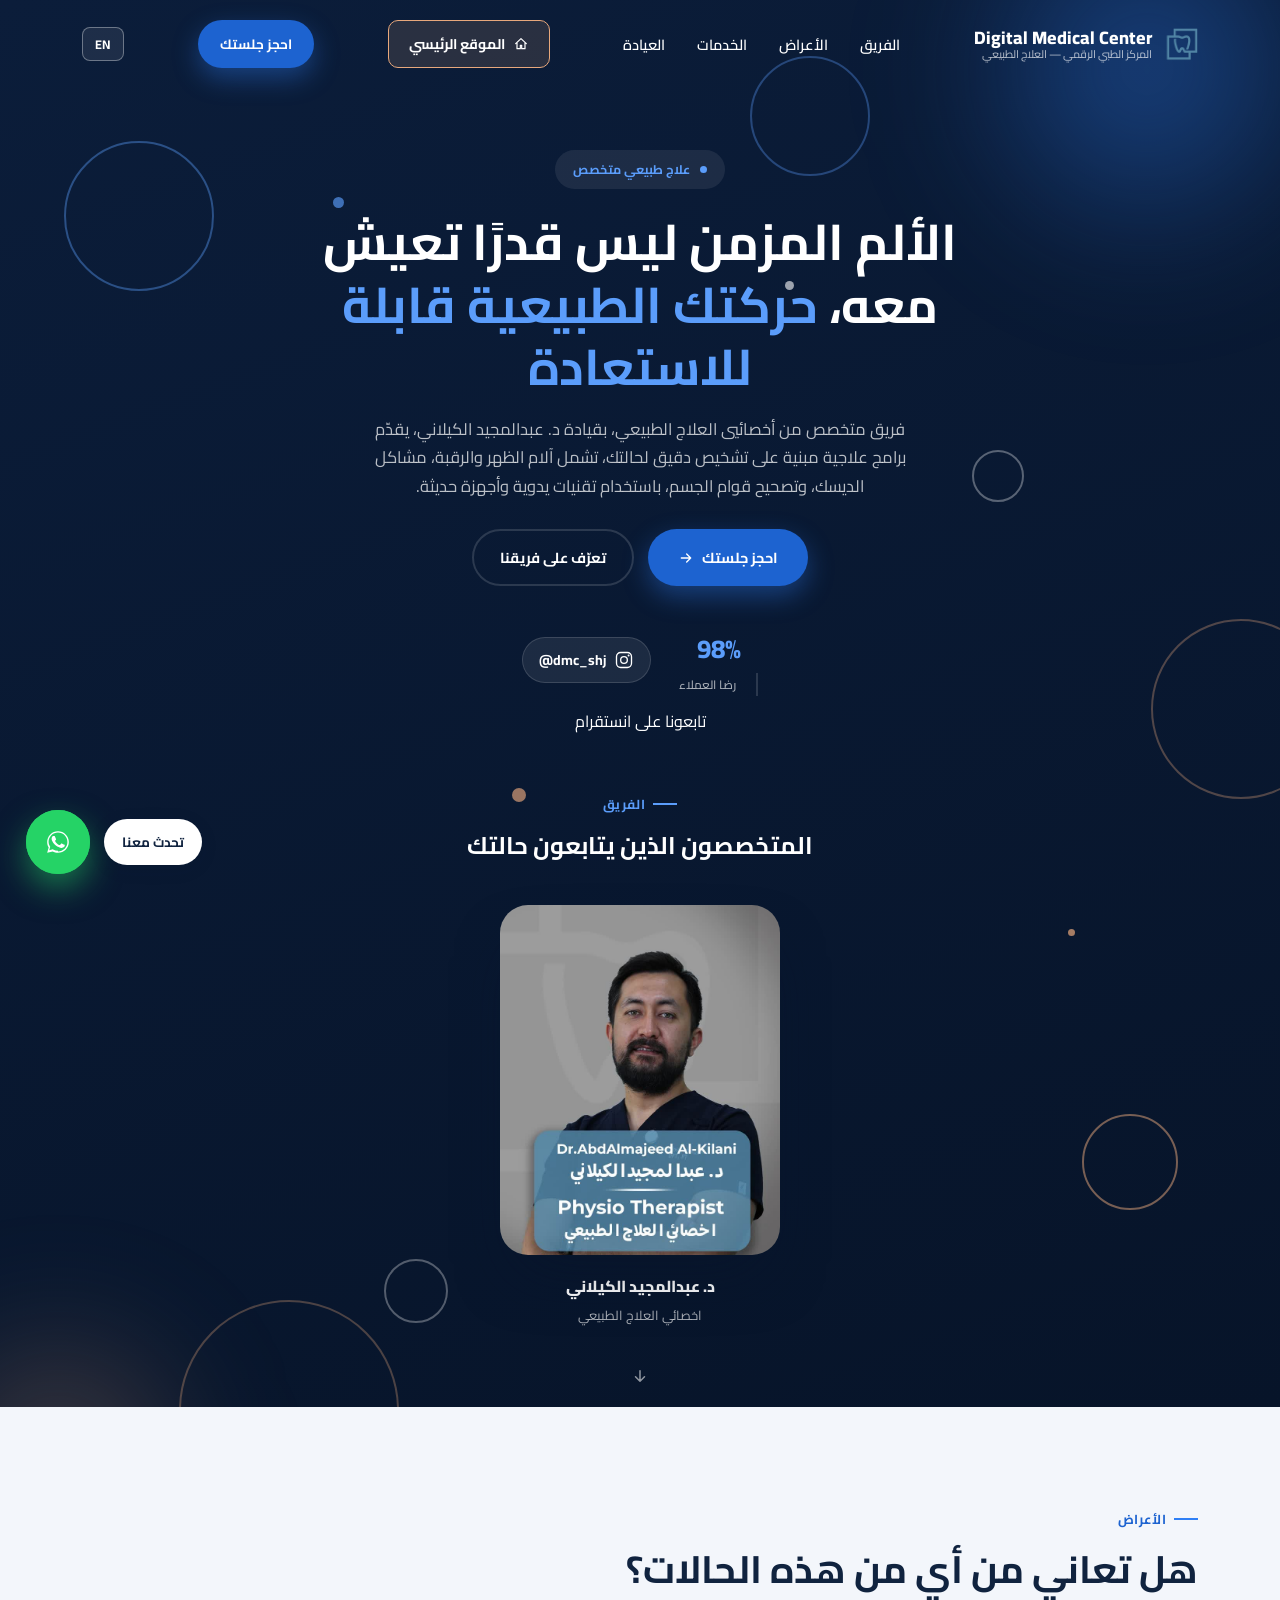
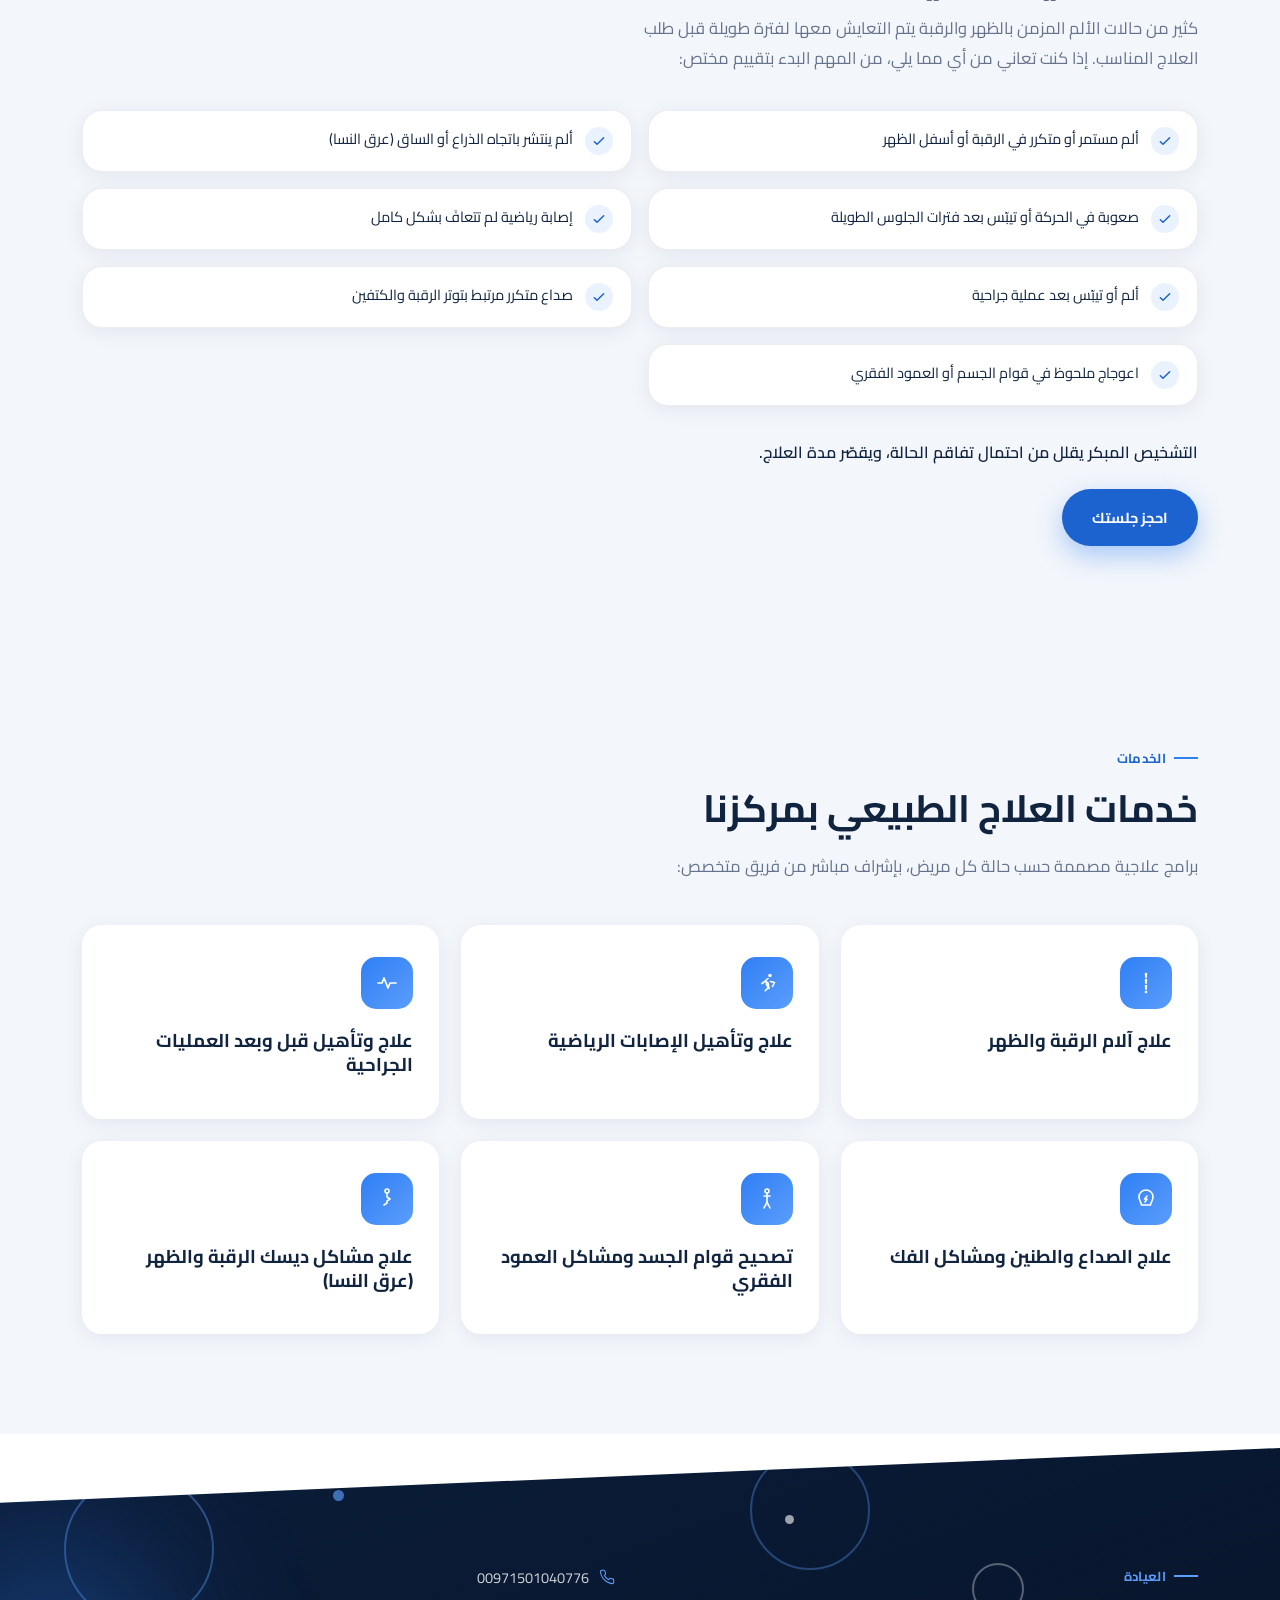
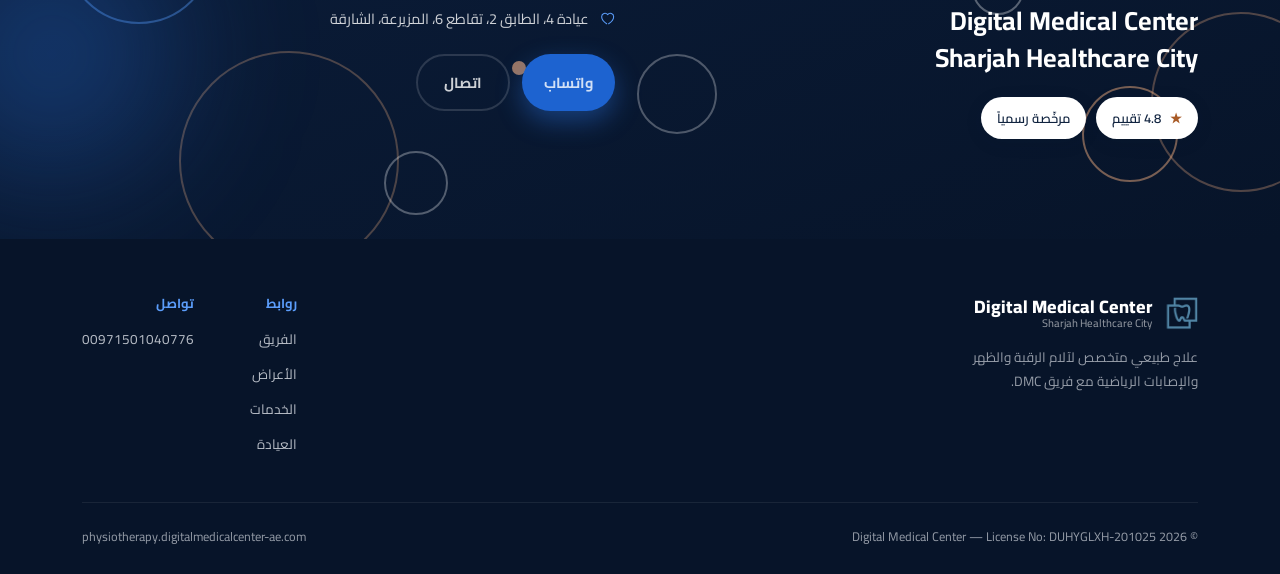
==== index.html @ 85fc1eeb "Initial commit: DMC physiotherapy landing page" ====
<!DOCTYPE html>
<html lang="ar" dir="rtl">
<head>
<meta charset="UTF-8">
<meta name="viewport" content="width=device-width, initial-scale=1.0">
<title data-i18n="pageTitle">العلاج الطبيعي | د. عبدالمجيد الكيلاني | المركز الطبي الرقمي</title>
<meta name="description" data-i18n-attr="content:metaDesc" content="علاج طبيعي متخصص لآلام الظهر والرقبة، مشاكل الديسك، والإصابات الرياضية مع د. عبدالمجيد الكيلاني وفريقه — المركز الطبي الرقمي (Digital Medical Center)، Sharjah Healthcare City.">
<link rel="icon" type="image/png" href="assets/images/logo-icon.png">

<link rel="preconnect" href="https://fonts.googleapis.com">
<link rel="preconnect" href="https://fonts.gstatic.com" crossorigin>
<link href="https://fonts.googleapis.com/css2?family=Cairo:wght@400;500;600;700;800&display=swap" rel="stylesheet">

<link rel="stylesheet" href="css/tokens.css">
<link rel="stylesheet" href="css/base.css">
<link rel="stylesheet" href="css/components.css">
<link rel="stylesheet" href="styles.css">
</head>
<body>

<!-- ===== Header (shared component — see components/header.html) ===== -->
<header class="site-header" id="siteHeader">
  <div class="wrap header-inner">
    <a href="/" class="brand">
      <img class="brand-icon" src="assets/images/logo-icon.png" alt="" width="36" height="36">
      <span class="brand-text">Digital Medical Center<small data-i18n="brandTagline">المركز الطبي الرقمي — العلاج الطبيعي</small></span>
    </a>
    <nav class="main-nav" id="mainNav">
      <ul>
        <li><a href="#team" data-i18n="navTeam">الفريق</a></li>
        <li><a href="#symptoms" data-i18n="navSymptoms">الأعراض</a></li>
        <li><a href="#services" data-i18n="navServices">الخدمات</a></li>
        <li><a href="#clinic" data-i18n="navClinic">العيادة</a></li>
      </ul>
    </nav>
    <a href="https://digitalmedicalcenter-ae.com/" target="_blank" rel="noopener" class="btn-mainsite">
      <svg width="16" height="16" viewBox="0 0 24 24" fill="none"><path d="M4 11.5 12 4l8 7.5M6 10v9h5v-5h2v5h5v-9" stroke="currentColor" stroke-width="1.8" stroke-linecap="round" stroke-linejoin="round"/></svg>
      <span data-i18n="mainSiteBtn">الموقع الرئيسي</span>
    </a>
    <a href="https://wa.me/971501040776" class="btn btn-primary btn-sm nav-cta" data-i18n="bookBtn">احجز جلستك</a>
    <div class="header-end-group">
      <button class="lang-toggle" id="langToggle">EN</button>
      <button class="nav-toggle" id="navToggle" data-i18n-attr="aria-label:openMenu" aria-label="فتح القائمة" aria-expanded="false">
        <span></span><span></span><span></span>
      </button>
    </div>
  </div>
</header>

<main>

<!-- ===== Hero (single-column — service page) ===== -->
<section class="hero navy-panel">
  <div class="shapes" aria-hidden="true"><span></span><span></span><span></span><span></span><span></span><span></span><span></span><span></span><span></span><span></span><span></span><span></span></div>
  <div class="blob blob-a"></div>
  <div class="blob blob-b"></div>
  <div class="wrap hero-single">
    <div class="eyebrow"><span class="dot"></span> <span data-i18n="eyebrowText">علاج طبيعي متخصص</span></div>
    <h1 data-i18n-html="heroHeading">الألم المزمن ليس قدرًا تعيش معه، <em>حركتك الطبيعية قابلة للاستعادة</em></h1>
    <p class="lead" data-i18n="heroLead">فريق متخصص من أخصائيي العلاج الطبيعي، بقيادة د. عبدالمجيد الكيلاني، يقدّم برامج علاجية مبنية على تشخيص دقيق لحالتك، تشمل آلام الظهر والرقبة، مشاكل الديسك، وتصحيح قوام الجسم، باستخدام تقنيات يدوية وأجهزة حديثة.</p>
    <div class="hero-ctas">
      <a href="https://wa.me/971501040776" class="btn btn-primary">
        <span data-i18n="bookFreeBtn">احجز جلستك</span>
        <svg width="16" height="16" viewBox="0 0 24 24" fill="none"><path d="M5 12h14M13 6l6 6-6 6" stroke="currentColor" stroke-width="2" stroke-linecap="round" stroke-linejoin="round"/></svg>
      </a>
      <a href="#team" class="btn btn-outline" data-i18n="seeTeamBtn">تعرّف على فريقنا</a>
    </div>
    <div class="hero-stats">
      <div><div class="n" data-count="98" data-suffix="%">0</div><div class="l" data-i18n="statSatisfaction">رضا العملاء</div></div>
      <a href="https://www.instagram.com/dmc_shj/" target="_blank" rel="noopener" class="hero-ig-link">
        <svg width="20" height="20" viewBox="0 0 24 24" fill="none"><rect x="3" y="3" width="18" height="18" rx="5" stroke="currentColor" stroke-width="1.6"/><circle cx="12" cy="12" r="4" stroke="currentColor" stroke-width="1.6"/><circle cx="17.5" cy="6.5" r="1.2" fill="currentColor"/></svg>
        <span dir="ltr" data-i18n="instagramHandle">@dmc_shj</span>
      </a>
    </div>
    <div class="hero-ig-caption l" data-i18n="instagramCaption">تابعونا على انستقرام</div>
  </div>

  <div class="wrap hero-team" id="team">
    <div class="section-tag" data-i18n="teamTag">الفريق</div>
    <h2 data-i18n="teamHeading">المتخصصون الذين يتابعون حالتك</h2>

    <div class="team-grid">
      <div class="team-card" data-reveal>
        <div class="photo-card team-photo">
          <img src="assets/images/dr-kilani-hero.jpg" alt="د. عبدالمجيد الكيلاني - Digital Medical Center" width="720" height="1280" loading="lazy">
        </div>
        <div class="team-name" data-i18n="team1Name">د. عبدالمجيد الكيلاني</div>
        <div class="team-title" data-i18n="team1Title">اخصائي العلاج الطبيعي</div>
      </div>
    </div>
  </div>

  <a href="#symptoms" class="scroll-cue" data-i18n-attr="aria-label:scrollDownAria" aria-label="انزل تحت">
    <svg width="18" height="18" viewBox="0 0 24 24" fill="none"><path d="M12 5v14M6 13l6 6 6-6" stroke="currentColor" stroke-width="2" stroke-linecap="round" stroke-linejoin="round"/></svg>
  </a>
</section>

<!-- ===== Symptoms ===== -->
<section class="section" id="symptoms">
  <div class="wrap">
    <div class="section-tag" data-i18n="symptomsTag">الأعراض</div>
    <h2 data-i18n="symptomsHeading">هل تعاني من أي من هذه الحالات؟</h2>
    <p class="sub" data-i18n="symptomsIntro">كثير من حالات الألم المزمن بالظهر والرقبة يتم التعايش معها لفترة طويلة قبل طلب العلاج المناسب. إذا كنت تعاني من أي مما يلي، من المهم البدء بتقييم مختص:</p>

    <div class="symptom-grid">
      <div class="symptom-item" data-reveal>
        <span class="ic"><svg width="16" height="16" viewBox="0 0 24 24" fill="none"><path d="M5 13l4 4L19 7" stroke="currentColor" stroke-width="2.2" stroke-linecap="round" stroke-linejoin="round"/></svg></span>
        <span data-i18n="symptom1">ألم مستمر أو متكرر في الرقبة أو أسفل الظهر</span>
      </div>
      <div class="symptom-item" data-reveal>
        <span class="ic"><svg width="16" height="16" viewBox="0 0 24 24" fill="none"><path d="M5 13l4 4L19 7" stroke="currentColor" stroke-width="2.2" stroke-linecap="round" stroke-linejoin="round"/></svg></span>
        <span data-i18n="symptom2">ألم ينتشر باتجاه الذراع أو الساق (عرق النسا)</span>
      </div>
      <div class="symptom-item" data-reveal>
        <span class="ic"><svg width="16" height="16" viewBox="0 0 24 24" fill="none"><path d="M5 13l4 4L19 7" stroke="currentColor" stroke-width="2.2" stroke-linecap="round" stroke-linejoin="round"/></svg></span>
        <span data-i18n="symptom3">صعوبة في الحركة أو تيبّس بعد فترات الجلوس الطويلة</span>
      </div>
      <div class="symptom-item" data-reveal>
        <span class="ic"><svg width="16" height="16" viewBox="0 0 24 24" fill="none"><path d="M5 13l4 4L19 7" stroke="currentColor" stroke-width="2.2" stroke-linecap="round" stroke-linejoin="round"/></svg></span>
        <span data-i18n="symptom4">إصابة رياضية لم تتعافَ بشكل كامل</span>
      </div>
      <div class="symptom-item" data-reveal>
        <span class="ic"><svg width="16" height="16" viewBox="0 0 24 24" fill="none"><path d="M5 13l4 4L19 7" stroke="currentColor" stroke-width="2.2" stroke-linecap="round" stroke-linejoin="round"/></svg></span>
        <span data-i18n="symptom5">ألم أو تيبّس بعد عملية جراحية</span>
      </div>
      <div class="symptom-item" data-reveal>
        <span class="ic"><svg width="16" height="16" viewBox="0 0 24 24" fill="none"><path d="M5 13l4 4L19 7" stroke="currentColor" stroke-width="2.2" stroke-linecap="round" stroke-linejoin="round"/></svg></span>
        <span data-i18n="symptom6">صداع متكرر مرتبط بتوتر الرقبة والكتفين</span>
      </div>
      <div class="symptom-item" data-reveal>
        <span class="ic"><svg width="16" height="16" viewBox="0 0 24 24" fill="none"><path d="M5 13l4 4L19 7" stroke="currentColor" stroke-width="2.2" stroke-linecap="round" stroke-linejoin="round"/></svg></span>
        <span data-i18n="symptom7">اعوجاج ملحوظ في قوام الجسم أو العمود الفقري</span>
      </div>
    </div>

    <p class="symptoms-closing" data-i18n="symptomsClosing">التشخيص المبكر يقلل من احتمال تفاقم الحالة، ويقصّر مدة العلاج.</p>
    <a href="https://wa.me/971501040776" class="btn btn-primary" data-i18n="bookFreeBtn">احجز جلستك</a>
  </div>
</section>

<!-- ===== Services + Team ===== -->
<section class="section" id="services">
  <div class="wrap">
    <div class="section-tag" data-i18n="servicesTag">الخدمات</div>
    <h2 data-i18n="servicesHeading">خدمات العلاج الطبيعي بمركزنا</h2>
    <p class="sub" data-i18n="servicesIntro">برامج علاجية مصممة حسب حالة كل مريض، بإشراف مباشر من فريق متخصص:</p>

    <div class="services-grid">
      <div class="card" data-reveal>
        <div class="card-icon"><svg width="24" height="24" viewBox="0 0 24 24" fill="none"><path d="M12 3v3M12 9v3M12 15v3M12 21v0" stroke="currentColor" stroke-width="2" stroke-linecap="round"/><circle cx="12" cy="3" r="1.3" fill="currentColor"/><circle cx="12" cy="9" r="1.3" fill="currentColor"/><circle cx="12" cy="15" r="1.3" fill="currentColor"/><circle cx="12" cy="21" r="1.3" fill="currentColor"/></svg></div>
        <h3 data-i18n="service1">علاج آلام الرقبة والظهر</h3>
      </div>
      <div class="card" data-reveal>
        <div class="card-icon"><svg width="24" height="24" viewBox="0 0 24 24" fill="none"><circle cx="15" cy="4.5" r="1.8" fill="currentColor"/><path d="M13 7.5 10 10l3 2 1 5.5M10.5 10 7 12.5m8.5-2 4 1-2 4m-6.3-2.7 2 4-3 3" stroke="currentColor" stroke-width="1.6" stroke-linecap="round" stroke-linejoin="round"/></svg></div>
        <h3 data-i18n="service2">علاج وتأهيل الإصابات الرياضية</h3>
      </div>
      <div class="card" data-reveal>
        <div class="card-icon"><svg width="24" height="24" viewBox="0 0 24 24" fill="none"><path d="M3 12h4l2-5 4 10 2-5h6" stroke="currentColor" stroke-width="1.7" stroke-linecap="round" stroke-linejoin="round"/></svg></div>
        <h3 data-i18n="service3">علاج وتأهيل قبل وبعد العمليات الجراحية</h3>
      </div>
      <div class="card" data-reveal>
        <div class="card-icon"><svg width="24" height="24" viewBox="0 0 24 24" fill="none"><path d="M12 3a7 7 0 0 0-7 7c0 3 1.5 4.5 2 6l.5 2h9l.5-2c.5-1.5 2-3 2-6a7 7 0 0 0-7-7Z" stroke="currentColor" stroke-width="1.6" stroke-linejoin="round"/><path d="M13 9l-2.5 3H13l-2 3" stroke="currentColor" stroke-width="1.6" stroke-linecap="round" stroke-linejoin="round"/></svg></div>
        <h3 data-i18n="service4">علاج الصداع والطنين ومشاكل الفك</h3>
      </div>
      <div class="card" data-reveal>
        <div class="card-icon"><svg width="24" height="24" viewBox="0 0 24 24" fill="none"><circle cx="12" cy="4" r="2" stroke="currentColor" stroke-width="1.6"/><path d="M12 6v9M9 9h6M9 21l3-6 3 6" stroke="currentColor" stroke-width="1.6" stroke-linecap="round" stroke-linejoin="round"/><path d="M12 2v20" stroke="currentColor" stroke-width="1" stroke-dasharray="1 3" opacity=".5"/></svg></div>
        <h3 data-i18n="service5">تصحيح قوام الجسد ومشاكل العمود الفقري</h3>
      </div>
      <div class="card" data-reveal>
        <div class="card-icon"><svg width="24" height="24" viewBox="0 0 24 24" fill="none"><circle cx="12" cy="4" r="2" stroke="currentColor" stroke-width="1.6"/><path d="M12 6v4l3 2-3 2v2l-3 2" stroke="currentColor" stroke-width="1.6" stroke-linecap="round" stroke-linejoin="round"/></svg></div>
        <h3 data-i18n="service6">علاج مشاكل ديسك الرقبة والظهر (عرق النسا)</h3>
      </div>
    </div>
  </div>
</section>

<!-- ===== Clinic ===== -->
<section class="navy-panel finale" id="clinic">
  <div class="divider-cut" aria-hidden="true"></div>
  <div class="shapes" aria-hidden="true"><span></span><span></span><span></span><span></span><span></span><span></span><span></span><span></span><span></span><span></span><span></span><span></span></div>
  <div class="blob blob-c"></div>

  <div class="wrap">
    <div class="clinic-grid">
      <div data-reveal>
        <div class="section-tag" data-i18n="clinicTag">العيادة</div>
        <h3 class="clinic-h">Digital Medical Center<br>Sharjah Healthcare City</h3>
        <div class="clinic-badges">
          <span class="badge-pill"><span class="star">★</span> <span data-i18n="ratingBadge">4.8 تقييم</span></span>
          <span class="badge-pill" data-i18n="licensedBadge">مرخّصة رسمياً</span>
        </div>
      </div>
      <div class="clinic-contact" data-reveal>
        <a href="tel:00971501040776"><svg width="16" height="16" viewBox="0 0 24 24" fill="none"><path d="M22 16.92v3a2 2 0 0 1-2.18 2 19.79 19.79 0 0 1-8.63-3.07 19.5 19.5 0 0 1-6-6 19.79 19.79 0 0 1-3.07-8.67A2 2 0 0 1 4.11 2h3a2 2 0 0 1 2 1.72c.12.9.34 1.79.65 2.65a2 2 0 0 1-.45 2.11L8.09 9.91a16 16 0 0 0 6 6l1.43-1.27a2 2 0 0 1 2.11-.45c.86.31 1.75.53 2.65.65A2 2 0 0 1 22 16.92z" stroke="currentColor" stroke-width="1.6" stroke-linejoin="round"/></svg> 00971501040776</a>
        <span><svg width="16" height="16" viewBox="0 0 24 24" fill="none"><path d="M12 21s-8-5.5-8-11a5 5 0 0 1 9-3 5 5 0 0 1 9 3c0 5.5-8 11-8 11" stroke="currentColor" stroke-width="1.6" stroke-linejoin="round"/></svg> <span data-i18n="clinicAddress">عيادة 4، الطابق 2، تقاطع 6، المزيرعة، الشارقة</span></span>
        <div class="clinic-ctas">
          <a href="https://wa.me/971501040776" class="btn btn-primary btn-sm" data-i18n="whatsappBtn">واتساب</a>
          <a href="tel:00971501040776" class="btn btn-outline btn-sm" data-i18n="callBtn">اتصال</a>
        </div>
      </div>
    </div>
  </div>
</section>

</main>

<!-- ===== Footer (shared component — see components/footer.html) ===== -->
<footer class="site-footer">
  <div class="wrap">
    <div class="footer-grid">
      <div>
        <a href="/" class="brand">
          <img class="brand-icon" src="assets/images/logo-icon.png" alt="" width="36" height="36">
          <span class="brand-text">Digital Medical Center<small>Sharjah Healthcare City</small></span>
        </a>
        <p style="opacity:.6;font-size:13.5px;margin-top:14px;max-width:260px;line-height:1.8;" data-i18n="footerDesc">علاج طبيعي متخصص لآلام الرقبة والظهر والإصابات الرياضية مع فريق DMC.</p>
      </div>
      <div class="footer-links">
        <div>
          <h3 data-i18n="footerLinksTitle">روابط</h3>
          <ul>
            <li><a href="#team" data-i18n="navTeam">الفريق</a></li>
            <li><a href="#symptoms" data-i18n="navSymptoms">الأعراض</a></li>
            <li><a href="#services" data-i18n="navServices">الخدمات</a></li>
            <li><a href="#clinic" data-i18n="navClinic">العيادة</a></li>
          </ul>
        </div>
        <div>
          <h3 data-i18n="footerContactTitle">تواصل</h3>
          <ul>
            <li><a href="tel:00971501040776">00971501040776</a></li>
          </ul>
        </div>
      </div>
    </div>
    <div class="footer-bottom">
      <span>© 2026 Digital Medical Center — License No: DUHYGLXH-201025</span>
      <span>physiotherapy.digitalmedicalcenter-ae.com</span>
    </div>
  </div>
</footer>

<!-- ===== WhatsApp float (shared component — see components/whatsapp-float.html) ===== -->
<a href="https://wa.me/971501040776" class="wa-float" data-i18n-attr="aria-label:whatsappAria" aria-label="تواصل معنا عبر واتساب" target="_blank" rel="noopener">
  <span class="wa-ring"></span>
  <span class="wa-label" data-i18n="waLabelText">تحدث معنا</span>
  <svg width="26" height="26" viewBox="0 0 24 24" fill="#fff"><path d="M17.5 14.4c-.3-.1-1.7-.9-2-1-.3-.1-.5-.1-.7.1-.2.3-.8 1-.9 1.2-.2.2-.3.2-.6.1-.3-.2-1.2-.5-2.3-1.5-.9-.8-1.4-1.7-1.6-2-.2-.3 0-.5.1-.6.1-.1.3-.3.4-.5.1-.1.2-.3.3-.5.1-.2 0-.4 0-.5-.1-.1-.7-1.7-1-2.3-.2-.6-.5-.5-.7-.5h-.6c-.2 0-.5.1-.8.4-.3.3-1 1-1 2.4s1.1 2.8 1.2 3c.1.2 2.1 3.3 5.2 4.5.7.3 1.3.5 1.7.6.7.2 1.4.2 1.9.1.6-.1 1.7-.7 2-1.4.2-.7.2-1.3.1-1.4-.1-.1-.3-.2-.6-.3z"/><path d="M12 2C6.5 2 2 6.5 2 12c0 1.9.5 3.6 1.4 5.1L2 22l5.1-1.3c1.4.8 3.1 1.2 4.9 1.2 5.5 0 10-4.5 10-10S17.5 2 12 2zm0 18.1c-1.6 0-3.1-.4-4.5-1.2l-.3-.2-3.3.9.9-3.2-.2-.3C3.8 14.7 3.3 13.4 3.3 12c0-4.8 3.9-8.7 8.7-8.7s8.7 3.9 8.7 8.7-3.9 8.7-8.7 8.7z"/></svg>
</a>

<script src="i18n.js"></script>
<script src="js/components.js"></script>
<script src="script.js"></script>
</body>
</html>
---- css/tokens.css ----
/*
  Design tokens — shared across ALL specialty landing pages (implant, dermatology, ortho...).
  Derived from the "Meditics" medical template reference: deep navy panels,
  bright blue accent, light content sections, pill buttons.
  Do not duplicate these values in page-specific CSS — reference the variables.
*/
:root{
  /* Core palette */
  --navy-deep:   #071429;
  --navy:        #0B1D3A;
  --navy-soft:   #122a52;
  --blue:        #2F7FF5;
  --blue-strong: #1D63D0; /* WCAG AA-safe for white text on blue (buttons, badges) */
  --blue-light:  #5B9DFB;
  --camel:       #E8A87C; /* warm light-orange/camel accent — used sparingly against the navy/blue base */
  --camel-rgb:   232,168,124;
  --camel-strong:#A85A26; /* WCAG AA-safe camel for small text/icons on light backgrounds */
  --bg-light:    #F3F6FB;
  --white:       #FFFFFF;
  --ink:         #10233F;
  --ink-soft:    #66738C;
  --line-soft:   rgba(16,35,63,.08);
  --line-on-navy:rgba(255,255,255,.14);

  /* WhatsApp brand (float button only) */
  --wa-green: #25D366;

  /* Typography */
  --font-display: 'Cairo', sans-serif;
  --font-body: 'Cairo', sans-serif;

  /* Radii */
  --r-sm: 12px;
  --r-md: 20px;
  --r-lg: 28px;
  --r-pill: 100px;

  /* Shadows */
  --shadow-card: 0 4px 20px rgba(11,29,58,.07);
  --shadow-card-hover: 0 20px 40px rgba(11,29,58,.14);
  --shadow-btn: 0 10px 26px rgba(47,127,245,.38);
  --shadow-navy-panel: 0 30px 60px -20px rgba(7,20,41,.5);

  /* Layout */
  --container: 1180px;
  --section-pad: 100px;
}

@media (max-width: 640px){
  :root{
    --section-pad: 64px;
  }
}
---- css/base.css ----
/* Base reset + typography — shared across all specialty pages */
*{margin:0;padding:0;box-sizing:border-box;}
html{scroll-behavior:smooth;}
body{
  background:var(--bg-light);
  color:var(--ink);
  font-family:var(--font-body);
  overflow-x:hidden;
  -webkit-font-smoothing:antialiased;
}
h1,h2,h3,h4{font-family:var(--font-display);font-weight:700;line-height:1.3;}
a{text-decoration:none;color:inherit;}
ul{list-style:none;}
img{max-width:100%;display:block;}
button{font-family:inherit;cursor:pointer;border:none;background:none;}
svg{display:block;}

.wrap{max-width:var(--container);margin:0 auto;padding:0 24px;}
@media(min-width:640px){.wrap{padding:0 32px;}}

.section{padding:var(--section-pad) 0;}
.section-tag{
  color:var(--blue-strong);font-weight:700;font-size:13px;letter-spacing:.3px;
  margin-bottom:14px;display:flex;align-items:center;gap:8px;
}
.section-tag::before{content:"";width:24px;height:2px;background:var(--blue);}
.section h2{font-size:clamp(26px,4vw,38px);margin-bottom:18px;max-width:640px;}
.section .sub{color:var(--ink-soft);font-size:16.5px;max-width:580px;line-height:1.85;}

/* Scroll-reveal utility (see js/components.js) */
[data-reveal]{opacity:0;transform:translateY(28px);transition:opacity .7s ease, transform .7s ease;}
[data-reveal][data-reveal-dir="right"]{transform:translateX(48px);}
[data-reveal][data-reveal-dir="left"]{transform:translateX(-48px);}
[data-reveal].in-view{opacity:1;transform:none;}

@keyframes riseIn{from{opacity:0;transform:translateY(24px);}to{opacity:1;transform:translateY(0);}}
@keyframes floatY{0%,100%{transform:translateY(0);}50%{transform:translateY(-10px);}}
@keyframes pulseDot{0%,100%{opacity:1;}50%{opacity:.35;}}

@media (prefers-reduced-motion: reduce){
  html{scroll-behavior:auto;}
  *,*::before,*::after{
    animation-duration:.001ms !important;
    animation-iteration-count:1 !important;
    transition-duration:.001ms !important;
    scroll-behavior:auto !important;
  }
  [data-reveal]{opacity:1;transform:none;}
}
---- css/components.css ----
/*
  Shared components — reused verbatim on every specialty landing page.
  Markup source of truth lives in /components/*.html — copy that markup
  into a new page, link this stylesheet, and it matches automatically.
*/

/* ---------- Buttons ---------- */
.btn{
  display:inline-flex;align-items:center;gap:8px;
  font-weight:700;font-size:14.5px;border-radius:var(--r-pill);
  padding:15px 30px;transition:transform .25s ease, box-shadow .25s ease, background .25s ease;
}
.btn-sm{padding:11px 22px;font-size:13.5px;}
.btn-primary{background:var(--blue-strong);color:#fff;box-shadow:var(--shadow-btn);}
.btn-primary:hover{transform:translateY(-3px);box-shadow:0 14px 32px rgba(47,127,245,.5);}
.btn-outline{border:2px solid var(--line-on-navy);color:#fff;padding:13px 26px;}
.btn-outline:hover{background:rgba(255,255,255,.08);}
.btn-ghost{border:2px solid var(--line-soft);color:var(--ink);padding:13px 26px;}
.btn-ghost:hover{background:var(--bg-light);}

/* ---------- Header ---------- */
.site-header{position:fixed;inset:0 0 auto 0;z-index:100;padding:20px 0;transition:all .35s ease;}
.site-header.scrolled{background:rgba(255,255,255,.92);backdrop-filter:blur(10px);padding:12px 0;box-shadow:0 4px 20px rgba(11,29,58,.08);}
.header-inner{display:flex;align-items:center;justify-content:space-between;gap:20px;}
.header-end-group{display:flex;align-items:center;gap:10px;}

.brand{display:flex;align-items:center;gap:10px;}
.brand-icon{width:36px;height:36px;object-fit:contain;flex-shrink:0;}
.brand-text{font-family:var(--font-display);font-size:18px;font-weight:800;color:#fff;line-height:1.2;transition:color .35s ease;}
.site-header.scrolled .brand-text{color:var(--navy);}
.brand-text small{display:block;font-family:var(--font-body);font-size:11px;color:rgba(255,255,255,.65);font-weight:500;transition:color .35s ease;}
.site-header.scrolled .brand-text small{color:var(--ink-soft);}

.main-nav ul{display:flex;gap:32px;font-weight:600;font-size:14.5px;}
.main-nav a{position:relative;padding:4px 0;color:#fff;transition:color .35s ease;}
.main-nav a::after{content:"";position:absolute;bottom:0;right:0;width:0;height:2px;background:var(--blue-light);transition:width .3s;}
.main-nav a:hover::after{width:100%;}
@media(min-width:901px){
  .site-header.scrolled .main-nav a{color:var(--ink);}
}

/* "Back to main site" — deliberately not a pill/blue like the booking CTA, so it reads as a different kind of action */
.btn-mainsite{display:inline-flex;align-items:center;gap:8px;background:rgba(var(--camel-rgb),.14);
  border:1.5px solid var(--camel);color:#fff;padding:10px 20px;border-radius:10px;
  font-weight:700;font-size:14px;transition:background .25s ease,color .25s ease,transform .25s ease;}
.btn-mainsite:hover{background:var(--camel-strong);border-color:var(--camel-strong);color:#fff;transform:translateY(-2px);}
.site-header.scrolled .btn-mainsite{color:var(--camel-strong);border-color:var(--camel-strong);background:rgba(var(--camel-rgb),.1);}
.site-header.scrolled .btn-mainsite:hover{background:var(--camel-strong);color:#fff;}
@media(max-width:900px){.btn-mainsite{display:none;}}

/* AR/EN switch — stays visible at every width, including the collapsed mobile bar */
.lang-toggle{flex-shrink:0;width:42px;height:34px;border-radius:8px;
  border:1.5px solid rgba(255,255,255,.35);background:rgba(255,255,255,.08);color:#fff;
  font-family:var(--font-display);font-weight:700;font-size:12.5px;
  transition:background .25s ease,color .25s ease,border-color .25s ease;}
.lang-toggle:hover{background:rgba(255,255,255,.18);}
.site-header.scrolled .lang-toggle{border-color:var(--line-soft);background:var(--bg-light);color:var(--ink);}
.site-header.scrolled .lang-toggle:hover{background:var(--white);border-color:var(--blue-strong);}

.nav-toggle{display:none;flex-direction:column;gap:5px;width:32px;padding:6px;}
.nav-toggle span{display:block;width:100%;height:2px;background:#fff;border-radius:2px;transition:transform .3s,opacity .3s,background .35s ease;}
.site-header.scrolled .nav-toggle span{background:var(--navy);}
.nav-toggle[aria-expanded="true"] span:nth-child(1){transform:translateY(7px) rotate(45deg);}
.nav-toggle[aria-expanded="true"] span:nth-child(2){opacity:0;}
.nav-toggle[aria-expanded="true"] span:nth-child(3){transform:translateY(-7px) rotate(-45deg);}

@media(max-width:900px){
  .main-nav{position:fixed;top:0;left:0;right:0;bottom:0;background:var(--navy);
    display:flex;align-items:center;justify-content:center;
    transform:translateY(-100%);transition:transform .35s ease;z-index:99;}
  .main-nav.open{transform:translateY(0);}
  .main-nav ul{flex-direction:column;text-align:center;gap:26px;font-size:20px;}
  .nav-cta{display:none;}
  .nav-toggle{display:flex;}
}

/* ---------- Dark navy panel (hero / doctor / CTA / testimonial) ---------- */
.navy-panel{background:linear-gradient(160deg,var(--navy) 0%,var(--navy-deep) 100%);color:#fff;position:relative;overflow:hidden;}
.navy-panel .section-tag{color:var(--blue-light);}
.navy-panel .section-tag::before{background:var(--blue-light);}
.navy-panel h2{color:#fff;}
.navy-panel .sub,
.navy-panel p{color:rgba(255,255,255,.72);}
/* Scattered outline circles + a couple of solid dots — subtle background texture for navy panels */
.shapes{position:absolute;inset:0;pointer-events:none;overflow:hidden;z-index:1;}
.shapes span{position:absolute;border-radius:50%;border:2px solid transparent;animation:ringDrift 12s ease-in-out infinite;}
.shapes span:nth-child(1){width:150px;height:150px;top:10%;left:5%;border-color:rgba(91,157,251,.4);animation-duration:14s;}
.shapes span:nth-child(2){width:96px;height:96px;bottom:14%;right:8%;border-color:rgba(var(--camel-rgb),.5);animation-duration:11s;animation-delay:-2.5s;}
.shapes span:nth-child(3){width:52px;height:52px;top:32%;right:20%;border-color:rgba(255,255,255,.32);animation-duration:9s;animation-delay:-4s;}
.shapes span:nth-child(4){width:220px;height:220px;bottom:-8%;left:14%;border-color:rgba(var(--camel-rgb),.3);animation-duration:16s;}
.shapes span:nth-child(5){width:14px;height:14px;top:56%;left:40%;background:rgba(var(--camel-rgb),.65);border:none;animation-duration:8s;animation-delay:-1s;}
.shapes span:nth-child(6){width:9px;height:9px;top:20%;right:38%;background:rgba(255,255,255,.6);border:none;animation-duration:7s;animation-delay:-3s;}
.shapes span:nth-child(7){width:120px;height:120px;top:4%;right:32%;border-color:rgba(91,157,251,.34);animation-duration:13s;animation-delay:-5s;}
.shapes span:nth-child(8){width:64px;height:64px;bottom:6%;left:30%;border-color:rgba(255,255,255,.3);animation-duration:10s;animation-delay:-2s;}
.shapes span:nth-child(9){width:180px;height:180px;top:44%;right:-4%;border-color:rgba(var(--camel-rgb),.32);animation-duration:15s;animation-delay:-6s;}
.shapes span:nth-child(10){width:11px;height:11px;top:14%;left:26%;background:rgba(91,157,251,.65);border:none;animation-duration:9s;animation-delay:-4.5s;}
.shapes span:nth-child(11){width:80px;height:80px;bottom:26%;right:44%;border-color:rgba(255,255,255,.28);animation-duration:12s;animation-delay:-1.5s;}
.shapes span:nth-child(12){width:7px;height:7px;top:66%;right:16%;background:rgba(var(--camel-rgb),.7);border:none;animation-duration:8.5s;animation-delay:-3.5s;}
@keyframes ringDrift{0%,100%{transform:translate(0,0) rotate(0deg);}50%{transform:translate(14px,-18px) rotate(10deg);}}
@media (prefers-reduced-motion: reduce){.shapes span{animation:none;}}

/* Drifting decorative blobs — place inside any position:relative panel, size/position per instance */
.blob{position:absolute;border-radius:50%;filter:blur(60px);pointer-events:none;z-index:1;animation:blobDrift 9s ease-in-out infinite;}
@keyframes blobDrift{0%,100%{transform:translate(0,0) scale(1);}50%{transform:translate(24px,-26px) scale(1.1);}}
@media (prefers-reduced-motion: reduce){.blob{animation:none;}}

/* ---------- Cards ---------- */
.card{background:var(--white);border-radius:var(--r-md);padding:32px 26px;box-shadow:var(--shadow-card);transition:transform .35s ease, box-shadow .35s ease;}
.card:hover{transform:translateY(-6px);box-shadow:var(--shadow-card-hover);}
.card-icon{width:52px;height:52px;border-radius:15px;display:flex;align-items:center;justify-content:center;margin-bottom:20px;background:linear-gradient(135deg,var(--blue),var(--blue-light));color:#fff;flex-shrink:0;}
.card h3{font-size:18.5px;margin-bottom:9px;}
.card p{color:var(--ink-soft);font-size:14px;line-height:1.8;}

.badge-pill{display:inline-flex;align-items:center;gap:9px;background:var(--white);padding:9px 16px;border-radius:var(--r-pill);font-size:13px;font-weight:600;color:var(--ink);box-shadow:var(--shadow-card);}
.badge-pill .star{color:var(--camel-strong);}

/* ---------- Photo card w/ floating badges (hero + doctor sections) ---------- */
.photo-card{position:relative;border-radius:var(--r-lg);overflow:hidden;box-shadow:var(--shadow-navy-panel);}
.photo-card img{width:100%;height:100%;object-fit:cover;}
.photo-badge{position:absolute;bottom:-20px;right:-14px;background:var(--white);padding:16px 20px;border-radius:18px;box-shadow:0 20px 40px rgba(7,20,41,.25);display:flex;align-items:center;gap:12px;max-width:230px;animation:floatY 4s ease-in-out infinite;}
.photo-badge .ic{width:38px;height:38px;border-radius:12px;background:var(--blue);display:flex;align-items:center;justify-content:center;color:#fff;flex-shrink:0;}
.photo-badge .txt{font-size:12.5px;color:var(--ink-soft);font-weight:600;line-height:1.5;}
.photo-badge .txt b{color:var(--ink);display:block;font-size:14px;}
.photo-tag{position:absolute;top:-16px;left:-12px;background:var(--blue-strong);color:#fff;padding:10px 16px;border-radius:14px;font-size:12px;font-weight:700;box-shadow:0 10px 24px rgba(47,127,245,.45);display:flex;align-items:center;gap:6px;}

/* ---------- Footer ---------- */
.site-footer{background:var(--navy-deep);color:#F3F6FB;padding:56px 0 26px;}
.footer-grid{display:flex;justify-content:space-between;flex-wrap:wrap;gap:36px;margin-bottom:36px;}
.site-footer .brand-text{color:#fff;}
.site-footer .brand-text small{color:rgba(255,255,255,.55);}
.footer-links{display:flex;gap:56px;flex-wrap:wrap;}
.footer-links h3{font-size:13px;color:var(--blue-light);margin-bottom:14px;font-weight:700;}
.footer-links li{margin-bottom:9px;font-size:13.5px;opacity:.75;}
.footer-bottom{border-top:1px solid rgba(255,255,255,.12);padding-top:22px;font-size:12.5px;opacity:.6;display:flex;justify-content:space-between;flex-wrap:wrap;gap:10px;}

.footer-social{display:flex;gap:10px;margin-top:16px;}
.footer-social a{width:34px;height:34px;border-radius:50%;background:rgba(255,255,255,.08);border:1px solid rgba(255,255,255,.14);display:flex;align-items:center;justify-content:center;color:#fff;transition:background .25s ease,transform .25s ease;}
.footer-social a:hover{background:var(--blue-strong);transform:translateY(-2px);}

/* ---------- Compact testimonial quote (reused wherever a short review fits) ---------- */
.mini-quote{margin-top:20px;padding-right:16px;border-right:2px solid var(--blue-light);}
.mini-quote p{color:rgba(255,255,255,.82);font-size:14px;line-height:1.7;font-style:italic;margin-bottom:6px;}
.mini-quote cite{color:var(--blue-light);font-size:12px;font-style:normal;font-weight:600;}

/* ---------- FAQ accordion (native <details>, no JS needed) ---------- */
.faq-block{margin-top:56px;max-width:720px;position:relative;z-index:2;}
.faq-item{border-bottom:1px solid var(--line-on-navy);padding:16px 0;}
.faq-item summary{cursor:pointer;list-style:none;display:flex;justify-content:space-between;align-items:center;gap:12px;font-weight:700;font-size:15px;color:#fff;}
.faq-item summary::-webkit-details-marker{display:none;}
.faq-item summary::after{content:"+";font-size:20px;line-height:1;color:var(--blue-light);flex-shrink:0;transition:transform .25s ease;}
.faq-item[open] summary::after{transform:rotate(45deg);}
.faq-item p{color:rgba(255,255,255,.72);font-size:14px;line-height:1.8;margin-top:10px;}

/* ---------- WhatsApp float ---------- */
.wa-float{position:fixed;bottom:26px;left:26px;width:64px;height:64px;background:var(--wa-green);border-radius:50%;
  display:flex;align-items:center;justify-content:center;box-shadow:0 14px 32px rgba(37,211,102,.5);z-index:90;
  animation:floatY 3.5s ease-in-out infinite;}
.wa-ring{position:absolute;inset:0;border-radius:50%;border:2px solid var(--wa-green);animation:waPulse 2.2s ease-out infinite;}
.wa-label{position:absolute;top:50%;left:100%;margin-left:14px;transform:translateY(-50%);background:var(--white);color:var(--ink);
  padding:10px 18px;border-radius:var(--r-pill);font-size:13.5px;font-weight:700;box-shadow:var(--shadow-card);
  white-space:nowrap;pointer-events:none;}
@media(max-width:640px){.wa-label{display:none;}}
@keyframes waPulse{0%{transform:scale(1);opacity:.6;}100%{transform:scale(1.7);opacity:0;}}
@media (prefers-reduced-motion: reduce){.wa-ring{animation:none;display:none;}}
---- styles.css ----
/* Page-specific styles — العلاج الطبيعي (physiotherapy service landing page) */

/* ---------- Decorative blob placements ---------- */
.blob-a{top:-10%;right:-6%;width:420px;height:420px;background:radial-gradient(circle,rgba(47,127,245,.45),transparent 70%);animation-duration:11s;}
.blob-b{bottom:-15%;left:-8%;width:320px;height:320px;background:radial-gradient(circle,rgba(var(--camel-rgb),.32),transparent 70%);animation-duration:8s;animation-delay:-3s;}
.blob-c{top:10%;left:-10%;width:360px;height:360px;background:radial-gradient(circle,rgba(47,127,245,.4),transparent 70%);animation-duration:10s;}

/* ---------- Hero (single-column — service page, no individual doctor photo) ---------- */
.hero{padding-top:150px;padding-bottom:80px;min-height:76vh;display:flex;flex-direction:column;align-items:center;justify-content:center;}
.hero-single{position:relative;z-index:2;max-width:700px;margin:0 auto;text-align:center;}

/* Team photos surfaced inside the hero itself so they're visible with no scrolling */
.hero-team{position:relative;z-index:2;width:100%;max-width:var(--container);margin:56px auto 0;text-align:center;opacity:0;animation:riseIn .8s ease forwards .85s;}
.hero-team .section-tag{justify-content:center;}
.hero .team-name{color:#fff;}
.hero .team-title{color:rgba(255,255,255,.65);}

.eyebrow{display:inline-flex;align-items:center;gap:10px;background:rgba(255,255,255,.08);padding:8px 18px;border-radius:var(--r-pill);font-size:12.5px;font-weight:700;color:var(--blue-light);margin-bottom:22px;opacity:0;animation:riseIn .8s ease forwards .1s;}
.eyebrow .dot{width:7px;height:7px;background:var(--blue-light);border-radius:50%;animation:pulseDot 2s infinite;}

.hero h1{font-size:clamp(30px,4.4vw,50px);line-height:1.25;color:#fff;margin-bottom:16px;opacity:0;animation:riseIn .8s ease forwards .25s;}
.hero h1 em{font-style:normal;color:var(--blue-light);}

.hero p.lead{font-size:16.5px;line-height:1.75;color:rgba(255,255,255,.72);max-width:560px;margin:0 auto 28px;opacity:0;animation:riseIn .8s ease forwards .4s;}

.hero-ctas{display:flex;gap:14px;flex-wrap:wrap;justify-content:center;opacity:0;animation:riseIn .8s ease forwards .55s;}

.hero-stats{display:flex;align-items:center;gap:28px;flex-wrap:wrap;margin-top:38px;justify-content:center;opacity:0;animation:riseIn .8s ease forwards .7s;}
.hero-stats div{border-right:2px solid rgba(255,255,255,.14);padding-right:20px;}
.hero-stats div:first-child{padding-right:0;border:none;}
.hero-stats .n{font-family:var(--font-display);font-size:26px;font-weight:800;color:var(--blue-light);}
.hero-stats .l{font-size:12px;color:rgba(255,255,255,.65);font-weight:500;}
.hero-ig-link{display:inline-flex;align-items:center;gap:8px;background:rgba(255,255,255,.08);border:1px solid var(--line-on-navy);padding:9px 16px;border-radius:var(--r-pill);color:#fff;font-weight:700;font-size:14px;}
.hero-ig-link svg{flex-shrink:0;}
.hero-ig-caption{margin-top:10px;opacity:0;animation:riseIn .8s ease forwards .75s;}

.scroll-cue{position:absolute;bottom:22px;left:50%;transform:translateX(-50%);color:rgba(255,255,255,.55);z-index:3;animation:bounceCue 2s ease-in-out infinite;}
@keyframes bounceCue{0%,100%{transform:translateX(-50%) translateY(0);}50%{transform:translateX(-50%) translateY(8px);}}

@media(max-width:900px){
  .hero{padding-top:120px;min-height:auto;}
  .hero-stats{flex-wrap:wrap;}
  .scroll-cue{display:none;}
}

/* ---------- Symptoms ---------- */
.symptom-grid{display:grid;grid-template-columns:1fr 1fr;gap:16px;margin-top:36px;}
.symptom-item{display:flex;align-items:flex-start;gap:12px;padding:16px 18px;background:var(--white);border:1px solid var(--line-soft);border-radius:var(--r-md);box-shadow:var(--shadow-card);}
.symptom-item .ic{width:28px;height:28px;border-radius:50%;background:rgba(47,127,245,.1);color:var(--blue-strong);display:flex;align-items:center;justify-content:center;flex-shrink:0;}
.symptom-item span:last-child{font-size:14.5px;color:var(--ink);line-height:1.6;}
.symptoms-closing{margin-top:32px;margin-bottom:22px;font-size:16px;font-weight:600;color:var(--ink);max-width:640px;line-height:1.8;}
@media(max-width:700px){.symptom-grid{grid-template-columns:1fr;}}

/* ---------- Services grid (light section) ---------- */
.services-grid{display:grid;grid-template-columns:repeat(3,1fr);gap:22px;margin-top:44px;}
@media(max-width:900px){.services-grid{grid-template-columns:repeat(2,1fr);}}
@media(max-width:600px){.services-grid{grid-template-columns:1fr;}}

/* ---------- Team grid (photo + name + title, reuses .photo-card treatment) ---------- */
.team-grid{display:grid;grid-template-columns:1fr;max-width:280px;margin:44px auto 0;gap:32px;}
.team-card{text-align:center;}
.team-photo{aspect-ratio:4/5;}
.team-photo img{object-position:center 12%;}
.team-name{font-family:var(--font-display);font-weight:800;margin-top:16px;font-size:16px;color:var(--ink);}
.team-title{font-size:13px;color:var(--ink-soft);margin-top:2px;}
@media(max-width:760px){.team-grid{grid-template-columns:1fr;max-width:320px;margin-inline:auto;gap:36px;}}

.section-divider{height:1px;background:var(--line-soft);margin:60px 0;}

/* ---------- Clinic finale ---------- */
.finale{position:relative;overflow:hidden;padding:calc(var(--section-pad) + 30px) 0 var(--section-pad);}
.divider-cut{position:absolute;top:-1px;left:0;right:0;height:70px;background:var(--white);clip-path:polygon(0 0,100% 0,100% 22%,0 100%);z-index:2;}

.clinic-grid{display:grid;grid-template-columns:1fr 1fr;gap:50px;align-items:start;position:relative;z-index:2;}
.clinic-h{color:#fff;font-size:clamp(20px,2.6vw,26px);line-height:1.45;margin:14px 0 20px;}
.clinic-badges{display:flex;flex-wrap:wrap;gap:10px;}
.clinic-contact{display:flex;flex-direction:column;gap:14px;}
.clinic-contact a,.clinic-contact span{display:flex;align-items:center;gap:10px;color:rgba(255,255,255,.8);font-size:14.5px;}
.clinic-contact a:hover{color:#fff;}
.clinic-contact svg{color:var(--blue-light);flex-shrink:0;}
.clinic-ctas{display:flex;gap:12px;margin-top:8px;flex-wrap:wrap;}

@media(max-width:760px){
  .clinic-grid{grid-template-columns:1fr;gap:28px;}
}
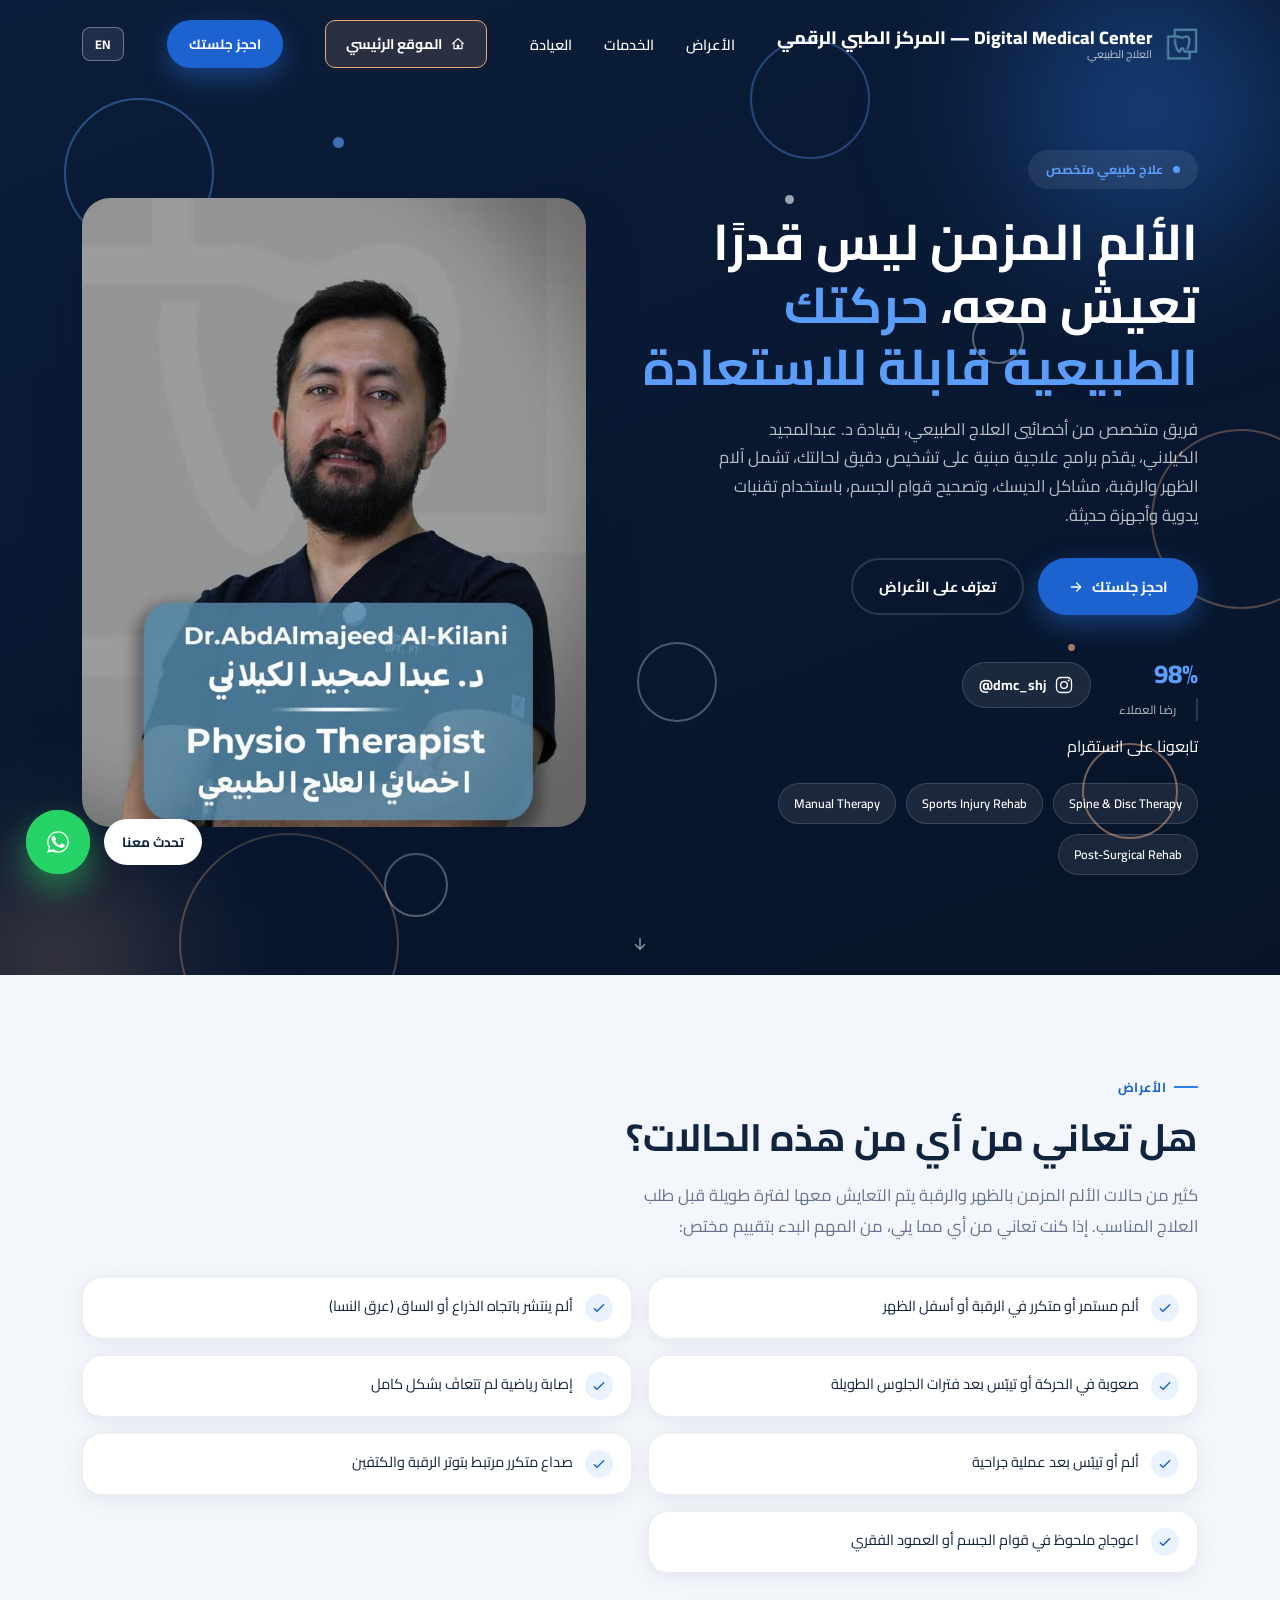
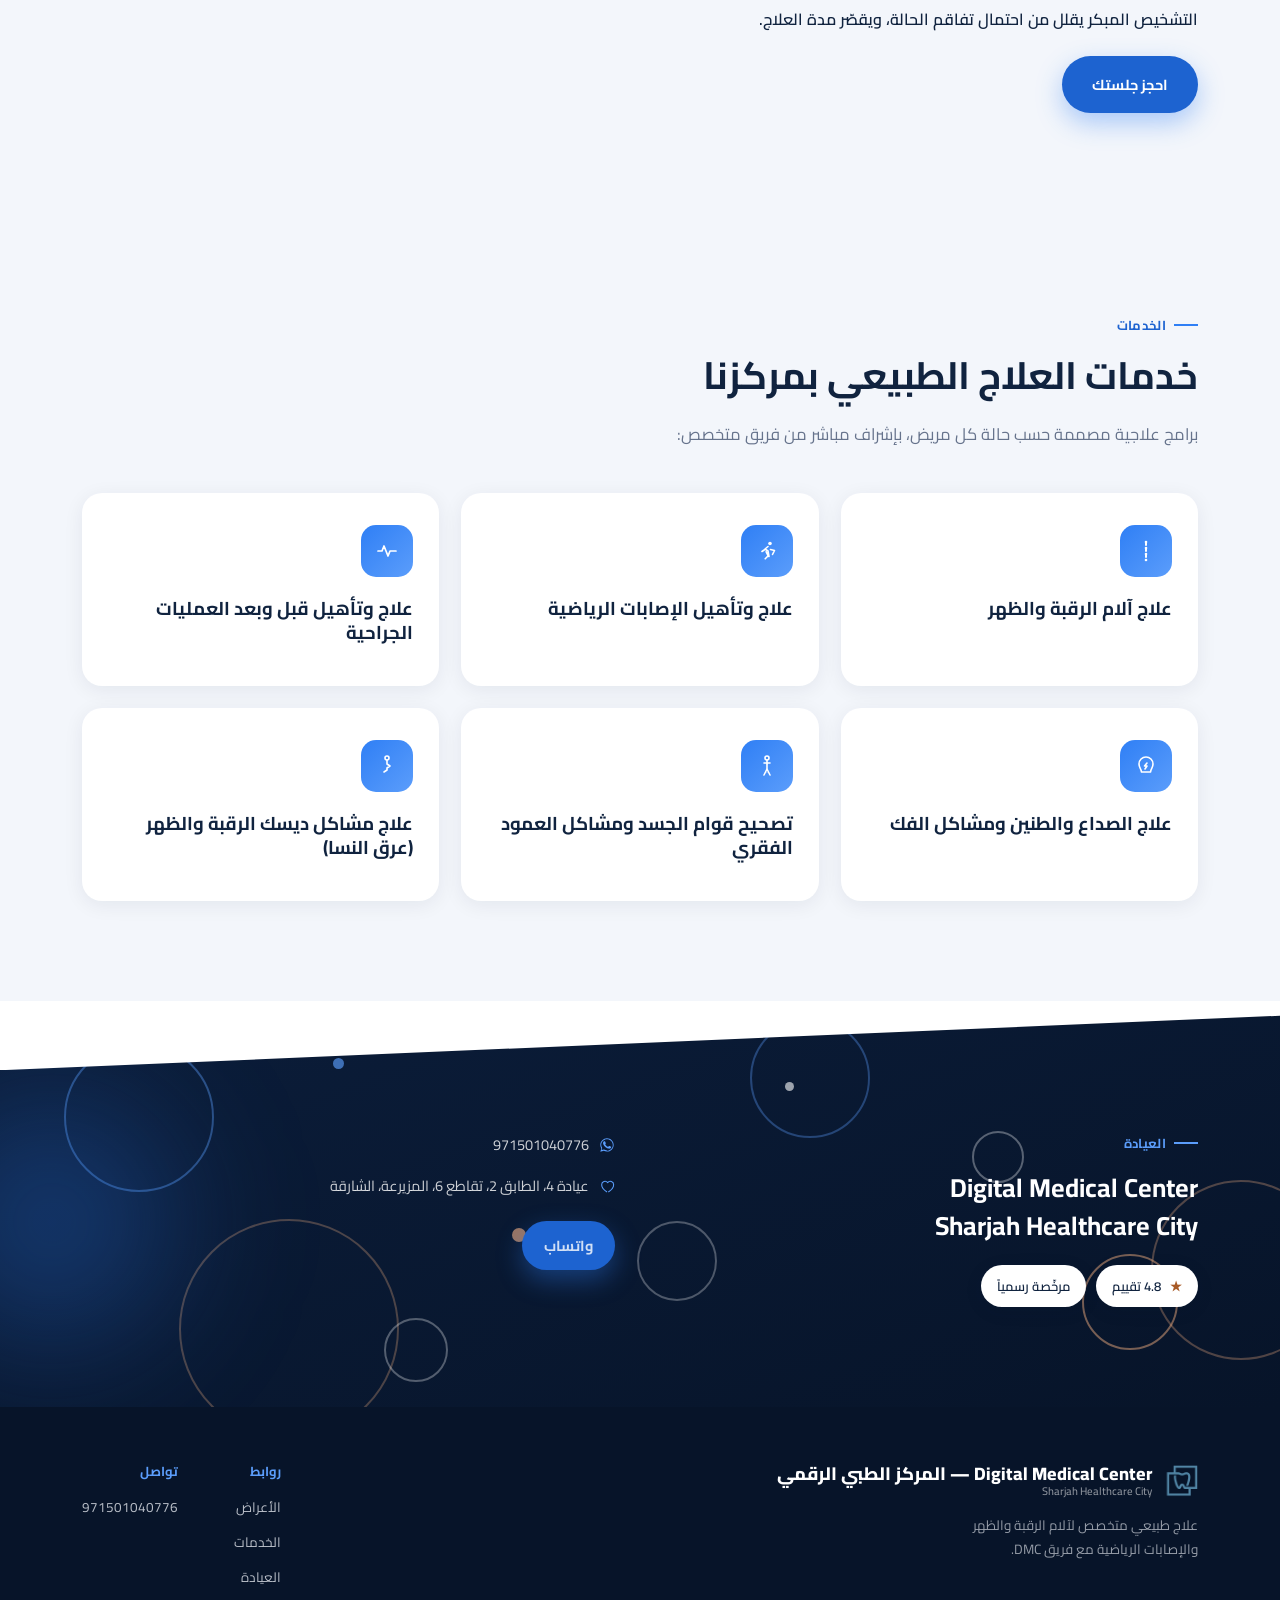
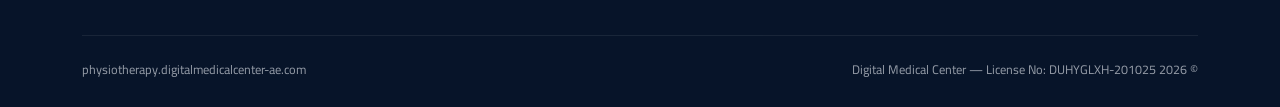
==== commit aa871a88: "Redesign hero to match Tariq/Shireen (doctor photo in hero, skill tags); replace call icon/link with" ====
--- a/index.html
+++ b/index.html
@@ -23,11 +23,10 @@
   <div class="wrap header-inner">
     <a href="/" class="brand">
       <img class="brand-icon" src="assets/images/logo-icon.png" alt="" width="36" height="36">
-      <span class="brand-text">Digital Medical Center<small data-i18n="brandTagline">المركز الطبي الرقمي — العلاج الطبيعي</small></span>
+      <span class="brand-text">Digital Medical Center — المركز الطبي الرقمي<small data-i18n="brandTagline">العلاج الطبيعي</small></span>
     </a>
     <nav class="main-nav" id="mainNav">
       <ul>
-        <li><a href="#team" data-i18n="navTeam">الفريق</a></li>
         <li><a href="#symptoms" data-i18n="navSymptoms">الأعراض</a></li>
         <li><a href="#services" data-i18n="navServices">الخدمات</a></li>
         <li><a href="#clinic" data-i18n="navClinic">العيادة</a></li>
@@ -49,47 +48,44 @@
 
 <main>
 
-<!-- ===== Hero (single-column — service page) ===== -->
+<!-- ===== Hero ===== -->
 <section class="hero navy-panel">
   <div class="shapes" aria-hidden="true"><span></span><span></span><span></span><span></span><span></span><span></span><span></span><span></span><span></span><span></span><span></span><span></span></div>
   <div class="blob blob-a"></div>
   <div class="blob blob-b"></div>
-  <div class="wrap hero-single">
-    <div class="eyebrow"><span class="dot"></span> <span data-i18n="eyebrowText">علاج طبيعي متخصص</span></div>
-    <h1 data-i18n-html="heroHeading">الألم المزمن ليس قدرًا تعيش معه، <em>حركتك الطبيعية قابلة للاستعادة</em></h1>
-    <p class="lead" data-i18n="heroLead">فريق متخصص من أخصائيي العلاج الطبيعي، بقيادة د. عبدالمجيد الكيلاني، يقدّم برامج علاجية مبنية على تشخيص دقيق لحالتك، تشمل آلام الظهر والرقبة، مشاكل الديسك، وتصحيح قوام الجسم، باستخدام تقنيات يدوية وأجهزة حديثة.</p>
-    <div class="hero-ctas">
-      <a href="https://wa.me/971501040776" class="btn btn-primary">
-        <span data-i18n="bookFreeBtn">احجز جلستك</span>
-        <svg width="16" height="16" viewBox="0 0 24 24" fill="none"><path d="M5 12h14M13 6l6 6-6 6" stroke="currentColor" stroke-width="2" stroke-linecap="round" stroke-linejoin="round"/></svg>
-      </a>
-      <a href="#team" class="btn btn-outline" data-i18n="seeTeamBtn">تعرّف على فريقنا</a>
-    </div>
-    <div class="hero-stats">
-      <div><div class="n" data-count="98" data-suffix="%">0</div><div class="l" data-i18n="statSatisfaction">رضا العملاء</div></div>
-      <a href="https://www.instagram.com/dmc_shj/" target="_blank" rel="noopener" class="hero-ig-link">
-        <svg width="20" height="20" viewBox="0 0 24 24" fill="none"><rect x="3" y="3" width="18" height="18" rx="5" stroke="currentColor" stroke-width="1.6"/><circle cx="12" cy="12" r="4" stroke="currentColor" stroke-width="1.6"/><circle cx="17.5" cy="6.5" r="1.2" fill="currentColor"/></svg>
-        <span dir="ltr" data-i18n="instagramHandle">@dmc_shj</span>
-      </a>
-    </div>
-    <div class="hero-ig-caption l" data-i18n="instagramCaption">تابعونا على انستقرام</div>
-  </div>
-
-  <div class="wrap hero-team" id="team">
-    <div class="section-tag" data-i18n="teamTag">الفريق</div>
-    <h2 data-i18n="teamHeading">المتخصصون الذين يتابعون حالتك</h2>
-
-    <div class="team-grid">
-      <div class="team-card" data-reveal>
-        <div class="photo-card team-photo">
-          <img src="assets/images/dr-kilani-hero.jpg" alt="د. عبدالمجيد الكيلاني - Digital Medical Center" width="720" height="1280" loading="lazy">
-        </div>
-        <div class="team-name" data-i18n="team1Name">د. عبدالمجيد الكيلاني</div>
-        <div class="team-title" data-i18n="team1Title">اخصائي العلاج الطبيعي</div>
-      </div>
-    </div>
-  </div>
-
+  <div class="wrap hero-grid">
+    <div>
+      <div class="eyebrow"><span class="dot"></span> <span data-i18n="eyebrowText">علاج طبيعي متخصص</span></div>
+      <h1 data-i18n-html="heroHeading">الألم المزمن ليس قدرًا تعيش معه، <em>حركتك الطبيعية قابلة للاستعادة</em></h1>
+      <p class="lead" data-i18n="heroLead">فريق متخصص من أخصائيي العلاج الطبيعي، بقيادة د. عبدالمجيد الكيلاني، يقدّم برامج علاجية مبنية على تشخيص دقيق لحالتك، تشمل آلام الظهر والرقبة، مشاكل الديسك، وتصحيح قوام الجسم، باستخدام تقنيات يدوية وأجهزة حديثة.</p>
+      <div class="hero-ctas">
+        <a href="https://wa.me/971501040776" class="btn btn-primary">
+          <span data-i18n="bookFreeBtn">احجز جلستك</span>
+          <svg width="16" height="16" viewBox="0 0 24 24" fill="none"><path d="M5 12h14M13 6l6 6-6 6" stroke="currentColor" stroke-width="2" stroke-linecap="round" stroke-linejoin="round"/></svg>
+        </a>
+        <a href="#symptoms" class="btn btn-outline" data-i18n="seeSymptomsBtn">تعرّف على الأعراض</a>
+      </div>
+      <div class="hero-stats">
+        <div><div class="n" data-count="98" data-suffix="%">0</div><div class="l" data-i18n="statSatisfaction">رضا العملاء</div></div>
+        <a href="https://www.instagram.com/dmc_shj/" target="_blank" rel="noopener" class="hero-ig-link">
+          <svg width="20" height="20" viewBox="0 0 24 24" fill="none"><rect x="3" y="3" width="18" height="18" rx="5" stroke="currentColor" stroke-width="1.6"/><circle cx="12" cy="12" r="4" stroke="currentColor" stroke-width="1.6"/><circle cx="17.5" cy="6.5" r="1.2" fill="currentColor"/></svg>
+          <span dir="ltr" data-i18n="instagramHandle">@dmc_shj</span>
+        </a>
+      </div>
+      <div class="hero-ig-caption l" data-i18n="instagramCaption">تابعونا على انستقرام</div>
+      <div class="doctor-skills hero-skills">
+        <span>Spine &amp; Disc Therapy</span>
+        <span>Sports Injury Rehab</span>
+        <span>Manual Therapy</span>
+        <span>Post-Surgical Rehab</span>
+      </div>
+    </div>
+    <div class="hero-visual" id="heroVisual">
+      <div class="photo-card hero-photo-card">
+        <img src="assets/images/dr-kilani-hero.jpg" alt="د. عبدالمجيد الكيلاني - Digital Medical Center" width="720" height="1280" loading="eager" fetchpriority="high">
+      </div>
+    </div>
+  </div>
   <a href="#symptoms" class="scroll-cue" data-i18n-attr="aria-label:scrollDownAria" aria-label="انزل تحت">
     <svg width="18" height="18" viewBox="0 0 24 24" fill="none"><path d="M12 5v14M6 13l6 6 6-6" stroke="currentColor" stroke-width="2" stroke-linecap="round" stroke-linejoin="round"/></svg>
   </a>
@@ -191,11 +187,10 @@
         </div>
       </div>
       <div class="clinic-contact" data-reveal>
-        <a href="tel:00971501040776"><svg width="16" height="16" viewBox="0 0 24 24" fill="none"><path d="M22 16.92v3a2 2 0 0 1-2.18 2 19.79 19.79 0 0 1-8.63-3.07 19.5 19.5 0 0 1-6-6 19.79 19.79 0 0 1-3.07-8.67A2 2 0 0 1 4.11 2h3a2 2 0 0 1 2 1.72c.12.9.34 1.79.65 2.65a2 2 0 0 1-.45 2.11L8.09 9.91a16 16 0 0 0 6 6l1.43-1.27a2 2 0 0 1 2.11-.45c.86.31 1.75.53 2.65.65A2 2 0 0 1 22 16.92z" stroke="currentColor" stroke-width="1.6" stroke-linejoin="round"/></svg> 00971501040776</a>
+        <a href="https://wa.me/971501040776" target="_blank" rel="noopener"><svg width="16" height="16" viewBox="0 0 24 24" fill="currentColor"><path d="M17.5 14.4c-.3-.1-1.7-.9-2-1-.3-.1-.5-.1-.7.1-.2.3-.8 1-.9 1.2-.2.2-.3.2-.6.1-.3-.2-1.2-.5-2.3-1.5-.9-.8-1.4-1.7-1.6-2-.2-.3 0-.5.1-.6.1-.1.3-.3.4-.5.1-.1.2-.3.3-.5.1-.2 0-.4 0-.5-.1-.1-.7-1.7-1-2.3-.2-.6-.5-.5-.7-.5h-.6c-.2 0-.5.1-.8.4-.3.3-1 1-1 2.4s1.1 2.8 1.2 3c.1.2 2.1 3.3 5.2 4.5.7.3 1.3.5 1.7.6.7.2 1.4.2 1.9.1.6-.1 1.7-.7 2-1.4.2-.7.2-1.3.1-1.4-.1-.1-.3-.2-.6-.3z"/><path d="M12 2C6.5 2 2 6.5 2 12c0 1.9.5 3.6 1.4 5.1L2 22l5.1-1.3c1.4.8 3.1 1.2 4.9 1.2 5.5 0 10-4.5 10-10S17.5 2 12 2zm0 18.1c-1.6 0-3.1-.4-4.5-1.2l-.3-.2-3.3.9.9-3.2-.2-.3C3.8 14.7 3.3 13.4 3.3 12c0-4.8 3.9-8.7 8.7-8.7s8.7 3.9 8.7 8.7-3.9 8.7-8.7 8.7z"/></svg> 971501040776</a>
         <span><svg width="16" height="16" viewBox="0 0 24 24" fill="none"><path d="M12 21s-8-5.5-8-11a5 5 0 0 1 9-3 5 5 0 0 1 9 3c0 5.5-8 11-8 11" stroke="currentColor" stroke-width="1.6" stroke-linejoin="round"/></svg> <span data-i18n="clinicAddress">عيادة 4، الطابق 2، تقاطع 6، المزيرعة، الشارقة</span></span>
         <div class="clinic-ctas">
           <a href="https://wa.me/971501040776" class="btn btn-primary btn-sm" data-i18n="whatsappBtn">واتساب</a>
-          <a href="tel:00971501040776" class="btn btn-outline btn-sm" data-i18n="callBtn">اتصال</a>
         </div>
       </div>
     </div>
@@ -211,7 +206,7 @@
       <div>
         <a href="/" class="brand">
           <img class="brand-icon" src="assets/images/logo-icon.png" alt="" width="36" height="36">
-          <span class="brand-text">Digital Medical Center<small>Sharjah Healthcare City</small></span>
+          <span class="brand-text">Digital Medical Center — المركز الطبي الرقمي<small>Sharjah Healthcare City</small></span>
         </a>
         <p style="opacity:.6;font-size:13.5px;margin-top:14px;max-width:260px;line-height:1.8;" data-i18n="footerDesc">علاج طبيعي متخصص لآلام الرقبة والظهر والإصابات الرياضية مع فريق DMC.</p>
       </div>
@@ -219,7 +214,6 @@
         <div>
           <h3 data-i18n="footerLinksTitle">روابط</h3>
           <ul>
-            <li><a href="#team" data-i18n="navTeam">الفريق</a></li>
             <li><a href="#symptoms" data-i18n="navSymptoms">الأعراض</a></li>
             <li><a href="#services" data-i18n="navServices">الخدمات</a></li>
             <li><a href="#clinic" data-i18n="navClinic">العيادة</a></li>
@@ -228,7 +222,7 @@
         <div>
           <h3 data-i18n="footerContactTitle">تواصل</h3>
           <ul>
-            <li><a href="tel:00971501040776">00971501040776</a></li>
+            <li><a href="https://wa.me/971501040776" target="_blank" rel="noopener">971501040776</a></li>
           </ul>
         </div>
       </div>
--- a/styles.css
+++ b/styles.css
@@ -5,15 +5,9 @@
 .blob-b{bottom:-15%;left:-8%;width:320px;height:320px;background:radial-gradient(circle,rgba(var(--camel-rgb),.32),transparent 70%);animation-duration:8s;animation-delay:-3s;}
 .blob-c{top:10%;left:-10%;width:360px;height:360px;background:radial-gradient(circle,rgba(47,127,245,.4),transparent 70%);animation-duration:10s;}
 
-/* ---------- Hero (single-column — service page, no individual doctor photo) ---------- */
-.hero{padding-top:150px;padding-bottom:80px;min-height:76vh;display:flex;flex-direction:column;align-items:center;justify-content:center;}
-.hero-single{position:relative;z-index:2;max-width:700px;margin:0 auto;text-align:center;}
-
-/* Team photos surfaced inside the hero itself so they're visible with no scrolling */
-.hero-team{position:relative;z-index:2;width:100%;max-width:var(--container);margin:56px auto 0;text-align:center;opacity:0;animation:riseIn .8s ease forwards .85s;}
-.hero-team .section-tag{justify-content:center;}
-.hero .team-name{color:#fff;}
-.hero .team-title{color:rgba(255,255,255,.65);}
+/* ---------- Hero ---------- */
+.hero{padding-top:150px;padding-bottom:100px;min-height:92vh;display:flex;align-items:center;}
+.hero-grid{position:relative;z-index:2;display:grid;grid-template-columns:1.05fr .95fr;gap:56px;align-items:center;width:100%;}
 
 .eyebrow{display:inline-flex;align-items:center;gap:10px;background:rgba(255,255,255,.08);padding:8px 18px;border-radius:var(--r-pill);font-size:12.5px;font-weight:700;color:var(--blue-light);margin-bottom:22px;opacity:0;animation:riseIn .8s ease forwards .1s;}
 .eyebrow .dot{width:7px;height:7px;background:var(--blue-light);border-radius:50%;animation:pulseDot 2s infinite;}
@@ -21,11 +15,11 @@
 .hero h1{font-size:clamp(30px,4.4vw,50px);line-height:1.25;color:#fff;margin-bottom:16px;opacity:0;animation:riseIn .8s ease forwards .25s;}
 .hero h1 em{font-style:normal;color:var(--blue-light);}
 
-.hero p.lead{font-size:16.5px;line-height:1.75;color:rgba(255,255,255,.72);max-width:560px;margin:0 auto 28px;opacity:0;animation:riseIn .8s ease forwards .4s;}
+.hero p.lead{font-size:16.5px;line-height:1.75;color:rgba(255,255,255,.72);max-width:490px;margin-bottom:28px;opacity:0;animation:riseIn .8s ease forwards .4s;}
 
-.hero-ctas{display:flex;gap:14px;flex-wrap:wrap;justify-content:center;opacity:0;animation:riseIn .8s ease forwards .55s;}
+.hero-ctas{display:flex;gap:14px;flex-wrap:wrap;opacity:0;animation:riseIn .8s ease forwards .55s;}
 
-.hero-stats{display:flex;align-items:center;gap:28px;flex-wrap:wrap;margin-top:38px;justify-content:center;opacity:0;animation:riseIn .8s ease forwards .7s;}
+.hero-stats{display:flex;align-items:center;gap:28px;flex-wrap:wrap;margin-top:34px;opacity:0;animation:riseIn .8s ease forwards .7s;}
 .hero-stats div{border-right:2px solid rgba(255,255,255,.14);padding-right:20px;}
 .hero-stats div:first-child{padding-right:0;border:none;}
 .hero-stats .n{font-family:var(--font-display);font-size:26px;font-weight:800;color:var(--blue-light);}
@@ -34,11 +28,21 @@
 .hero-ig-link svg{flex-shrink:0;}
 .hero-ig-caption{margin-top:10px;opacity:0;animation:riseIn .8s ease forwards .75s;}
 
+.hero-visual{position:relative;z-index:2;opacity:0;animation:riseIn 1s ease forwards .35s;perspective:1000px;}
+.hero-photo-card{aspect-ratio:4/5;transition:transform .15s ease-out;transform-style:preserve-3d;}
+.hero-photo-card img{object-position:center 12%;}
+
+.doctor-skills{display:flex;flex-wrap:wrap;gap:10px;}
+.doctor-skills span{background:rgba(255,255,255,.08);border:1px solid var(--line-on-navy);padding:8px 15px;border-radius:var(--r-pill);font-size:12.5px;font-weight:600;color:#fff;}
+.hero-skills{margin-top:22px;opacity:0;animation:riseIn .8s ease forwards .85s;}
+
 .scroll-cue{position:absolute;bottom:22px;left:50%;transform:translateX(-50%);color:rgba(255,255,255,.55);z-index:3;animation:bounceCue 2s ease-in-out infinite;}
 @keyframes bounceCue{0%,100%{transform:translateX(-50%) translateY(0);}50%{transform:translateX(-50%) translateY(8px);}}
 
 @media(max-width:900px){
   .hero{padding-top:120px;min-height:auto;}
+  .hero-grid{grid-template-columns:1fr;}
+  .hero-visual{order:-1;max-width:300px;margin:0 auto 10px;}
   .hero-stats{flex-wrap:wrap;}
   .scroll-cue{display:none;}
 }
@@ -55,15 +59,6 @@
 .services-grid{display:grid;grid-template-columns:repeat(3,1fr);gap:22px;margin-top:44px;}
 @media(max-width:900px){.services-grid{grid-template-columns:repeat(2,1fr);}}
 @media(max-width:600px){.services-grid{grid-template-columns:1fr;}}
-
-/* ---------- Team grid (photo + name + title, reuses .photo-card treatment) ---------- */
-.team-grid{display:grid;grid-template-columns:1fr;max-width:280px;margin:44px auto 0;gap:32px;}
-.team-card{text-align:center;}
-.team-photo{aspect-ratio:4/5;}
-.team-photo img{object-position:center 12%;}
-.team-name{font-family:var(--font-display);font-weight:800;margin-top:16px;font-size:16px;color:var(--ink);}
-.team-title{font-size:13px;color:var(--ink-soft);margin-top:2px;}
-@media(max-width:760px){.team-grid{grid-template-columns:1fr;max-width:320px;margin-inline:auto;gap:36px;}}
 
 .section-divider{height:1px;background:var(--line-soft);margin:60px 0;}
 
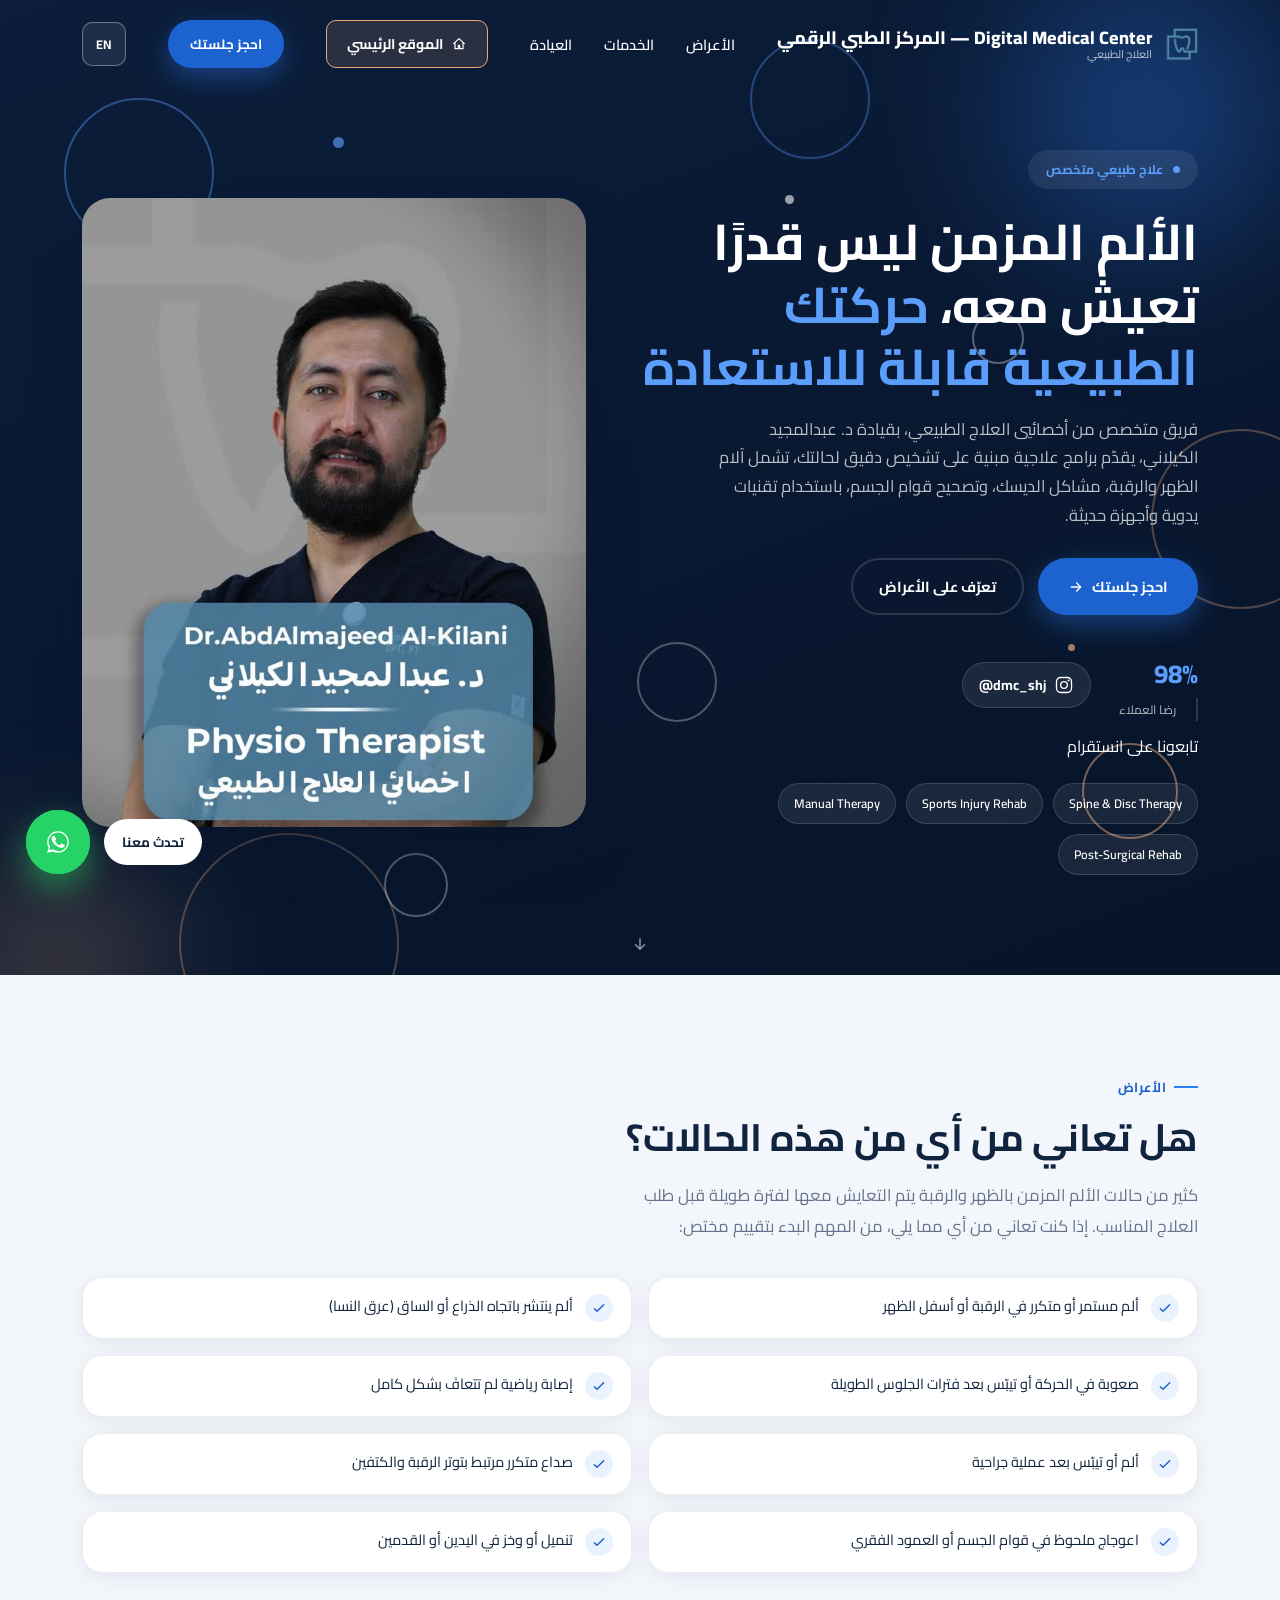
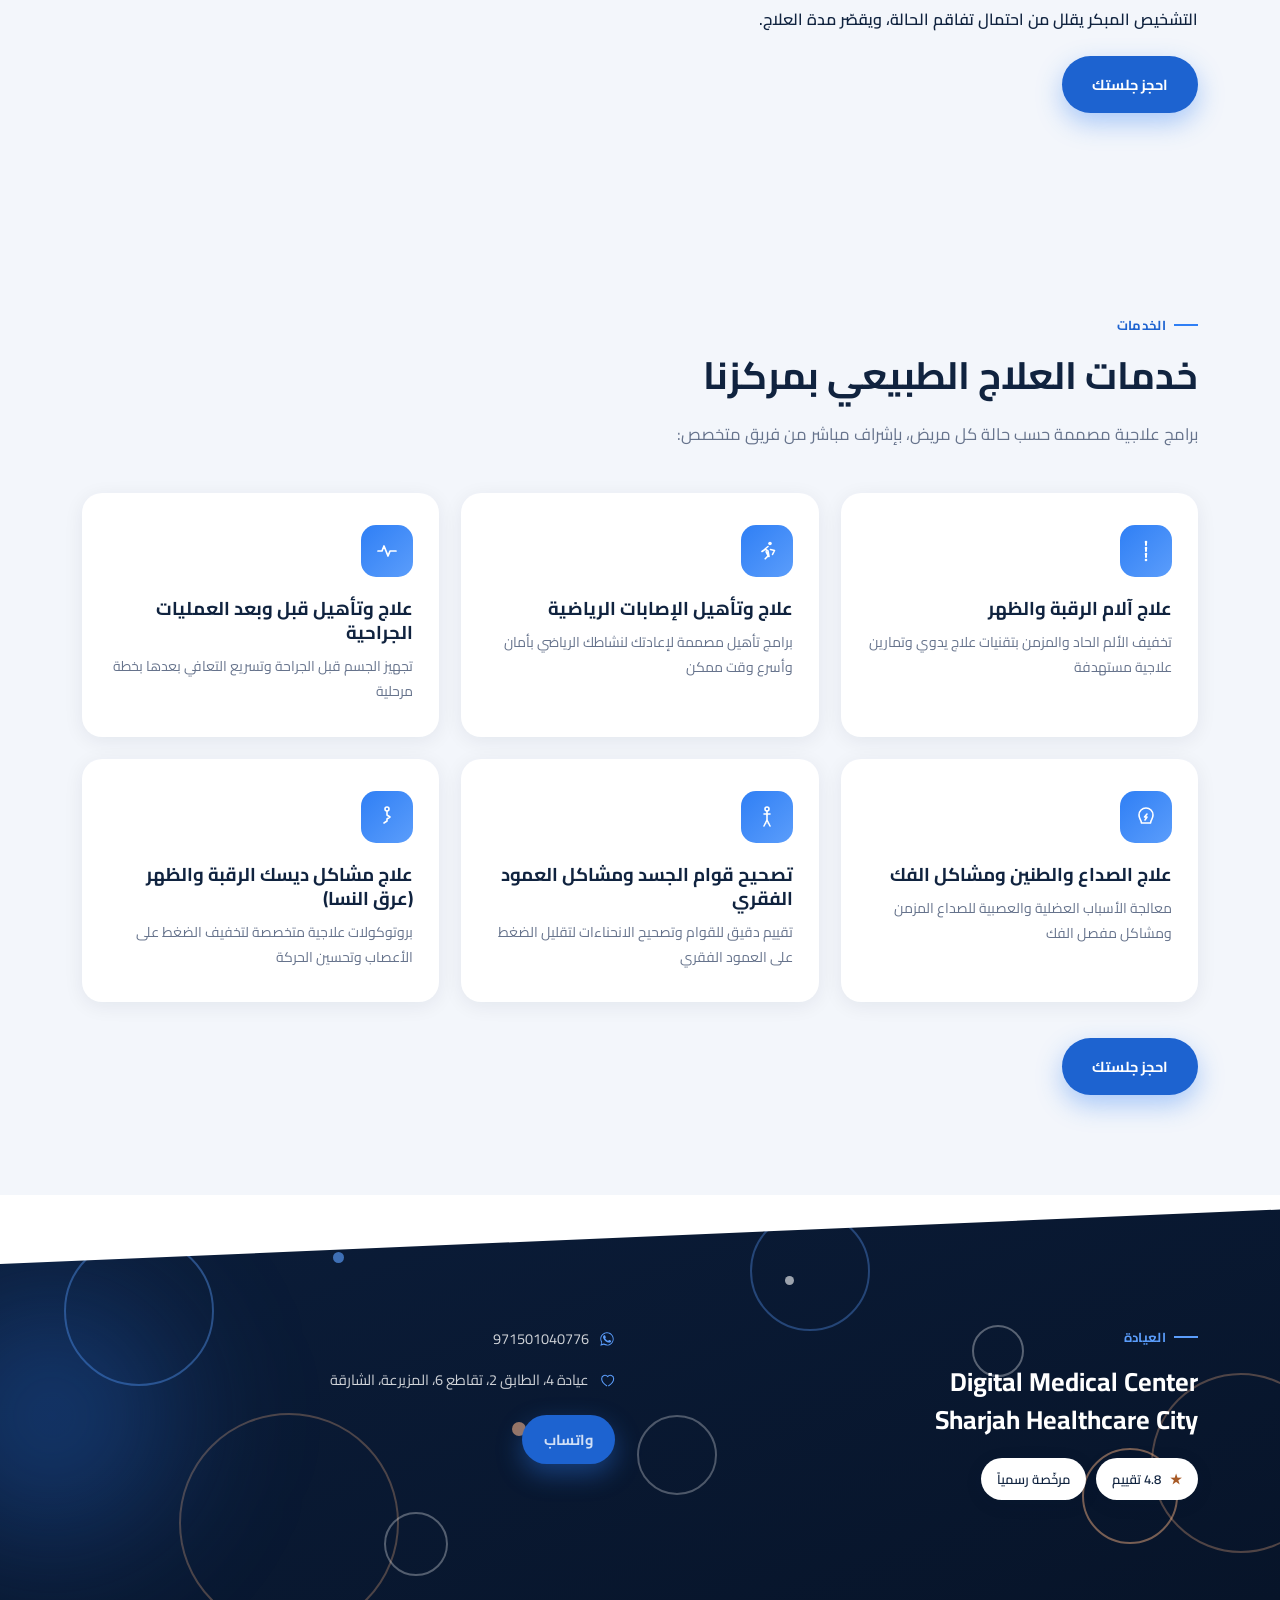
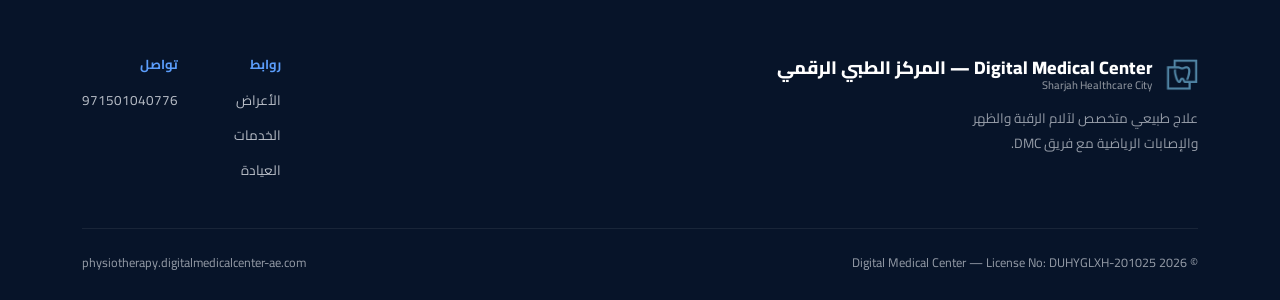
==== commit 4e2e71c2: "Review fixes: 8th symptom, service descriptions, missing services CTA, 44px lang-toggle touch target" ====
--- a/index.html
+++ b/index.html
@@ -127,6 +127,10 @@
         <span class="ic"><svg width="16" height="16" viewBox="0 0 24 24" fill="none"><path d="M5 13l4 4L19 7" stroke="currentColor" stroke-width="2.2" stroke-linecap="round" stroke-linejoin="round"/></svg></span>
         <span data-i18n="symptom7">اعوجاج ملحوظ في قوام الجسم أو العمود الفقري</span>
       </div>
+      <div class="symptom-item" data-reveal>
+        <span class="ic"><svg width="16" height="16" viewBox="0 0 24 24" fill="none"><path d="M5 13l4 4L19 7" stroke="currentColor" stroke-width="2.2" stroke-linecap="round" stroke-linejoin="round"/></svg></span>
+        <span data-i18n="symptom8">تنميل أو وخز في اليدين أو القدمين</span>
+      </div>
     </div>
 
     <p class="symptoms-closing" data-i18n="symptomsClosing">التشخيص المبكر يقلل من احتمال تفاقم الحالة، ويقصّر مدة العلاج.</p>
@@ -145,28 +149,36 @@
       <div class="card" data-reveal>
         <div class="card-icon"><svg width="24" height="24" viewBox="0 0 24 24" fill="none"><path d="M12 3v3M12 9v3M12 15v3M12 21v0" stroke="currentColor" stroke-width="2" stroke-linecap="round"/><circle cx="12" cy="3" r="1.3" fill="currentColor"/><circle cx="12" cy="9" r="1.3" fill="currentColor"/><circle cx="12" cy="15" r="1.3" fill="currentColor"/><circle cx="12" cy="21" r="1.3" fill="currentColor"/></svg></div>
         <h3 data-i18n="service1">علاج آلام الرقبة والظهر</h3>
+        <p data-i18n="service1Desc">تخفيف الألم الحاد والمزمن بتقنيات علاج يدوي وتمارين علاجية مستهدفة</p>
       </div>
       <div class="card" data-reveal>
         <div class="card-icon"><svg width="24" height="24" viewBox="0 0 24 24" fill="none"><circle cx="15" cy="4.5" r="1.8" fill="currentColor"/><path d="M13 7.5 10 10l3 2 1 5.5M10.5 10 7 12.5m8.5-2 4 1-2 4m-6.3-2.7 2 4-3 3" stroke="currentColor" stroke-width="1.6" stroke-linecap="round" stroke-linejoin="round"/></svg></div>
         <h3 data-i18n="service2">علاج وتأهيل الإصابات الرياضية</h3>
+        <p data-i18n="service2Desc">برامج تأهيل مصممة لإعادتك لنشاطك الرياضي بأمان وأسرع وقت ممكن</p>
       </div>
       <div class="card" data-reveal>
         <div class="card-icon"><svg width="24" height="24" viewBox="0 0 24 24" fill="none"><path d="M3 12h4l2-5 4 10 2-5h6" stroke="currentColor" stroke-width="1.7" stroke-linecap="round" stroke-linejoin="round"/></svg></div>
         <h3 data-i18n="service3">علاج وتأهيل قبل وبعد العمليات الجراحية</h3>
+        <p data-i18n="service3Desc">تجهيز الجسم قبل الجراحة وتسريع التعافي بعدها بخطة مرحلية</p>
       </div>
       <div class="card" data-reveal>
         <div class="card-icon"><svg width="24" height="24" viewBox="0 0 24 24" fill="none"><path d="M12 3a7 7 0 0 0-7 7c0 3 1.5 4.5 2 6l.5 2h9l.5-2c.5-1.5 2-3 2-6a7 7 0 0 0-7-7Z" stroke="currentColor" stroke-width="1.6" stroke-linejoin="round"/><path d="M13 9l-2.5 3H13l-2 3" stroke="currentColor" stroke-width="1.6" stroke-linecap="round" stroke-linejoin="round"/></svg></div>
         <h3 data-i18n="service4">علاج الصداع والطنين ومشاكل الفك</h3>
+        <p data-i18n="service4Desc">معالجة الأسباب العضلية والعصبية للصداع المزمن ومشاكل مفصل الفك</p>
       </div>
       <div class="card" data-reveal>
         <div class="card-icon"><svg width="24" height="24" viewBox="0 0 24 24" fill="none"><circle cx="12" cy="4" r="2" stroke="currentColor" stroke-width="1.6"/><path d="M12 6v9M9 9h6M9 21l3-6 3 6" stroke="currentColor" stroke-width="1.6" stroke-linecap="round" stroke-linejoin="round"/><path d="M12 2v20" stroke="currentColor" stroke-width="1" stroke-dasharray="1 3" opacity=".5"/></svg></div>
         <h3 data-i18n="service5">تصحيح قوام الجسد ومشاكل العمود الفقري</h3>
+        <p data-i18n="service5Desc">تقييم دقيق للقوام وتصحيح الانحناءات لتقليل الضغط على العمود الفقري</p>
       </div>
       <div class="card" data-reveal>
         <div class="card-icon"><svg width="24" height="24" viewBox="0 0 24 24" fill="none"><circle cx="12" cy="4" r="2" stroke="currentColor" stroke-width="1.6"/><path d="M12 6v4l3 2-3 2v2l-3 2" stroke="currentColor" stroke-width="1.6" stroke-linecap="round" stroke-linejoin="round"/></svg></div>
         <h3 data-i18n="service6">علاج مشاكل ديسك الرقبة والظهر (عرق النسا)</h3>
-      </div>
-    </div>
+        <p data-i18n="service6Desc">بروتوكولات علاجية متخصصة لتخفيف الضغط على الأعصاب وتحسين الحركة</p>
+      </div>
+    </div>
+
+    <a href="https://wa.me/971501040776" class="btn btn-primary" style="margin-top:36px;" data-i18n="bookFreeBtn">احجز جلستك</a>
   </div>
 </section>
 
--- a/css/components.css
+++ b/css/components.css
@@ -17,6 +17,11 @@
 .btn-outline:hover{background:rgba(255,255,255,.08);}
 .btn-ghost{border:2px solid var(--line-soft);color:var(--ink);padding:13px 26px;}
 .btn-ghost:hover{background:var(--bg-light);}
+
+/* ---------- Keyboard focus ---------- */
+a:focus-visible, button:focus-visible, summary:focus-visible{
+  outline:2px solid var(--blue-light);outline-offset:3px;border-radius:4px;
+}
 
 /* ---------- Header ---------- */
 .site-header{position:fixed;inset:0 0 auto 0;z-index:100;padding:20px 0;transition:all .35s ease;}
@@ -49,7 +54,7 @@
 @media(max-width:900px){.btn-mainsite{display:none;}}
 
 /* AR/EN switch — stays visible at every width, including the collapsed mobile bar */
-.lang-toggle{flex-shrink:0;width:42px;height:34px;border-radius:8px;
+.lang-toggle{flex-shrink:0;width:44px;height:44px;border-radius:10px;
   border:1.5px solid rgba(255,255,255,.35);background:rgba(255,255,255,.08);color:#fff;
   font-family:var(--font-display);font-weight:700;font-size:12.5px;
   transition:background .25s ease,color .25s ease,border-color .25s ease;}
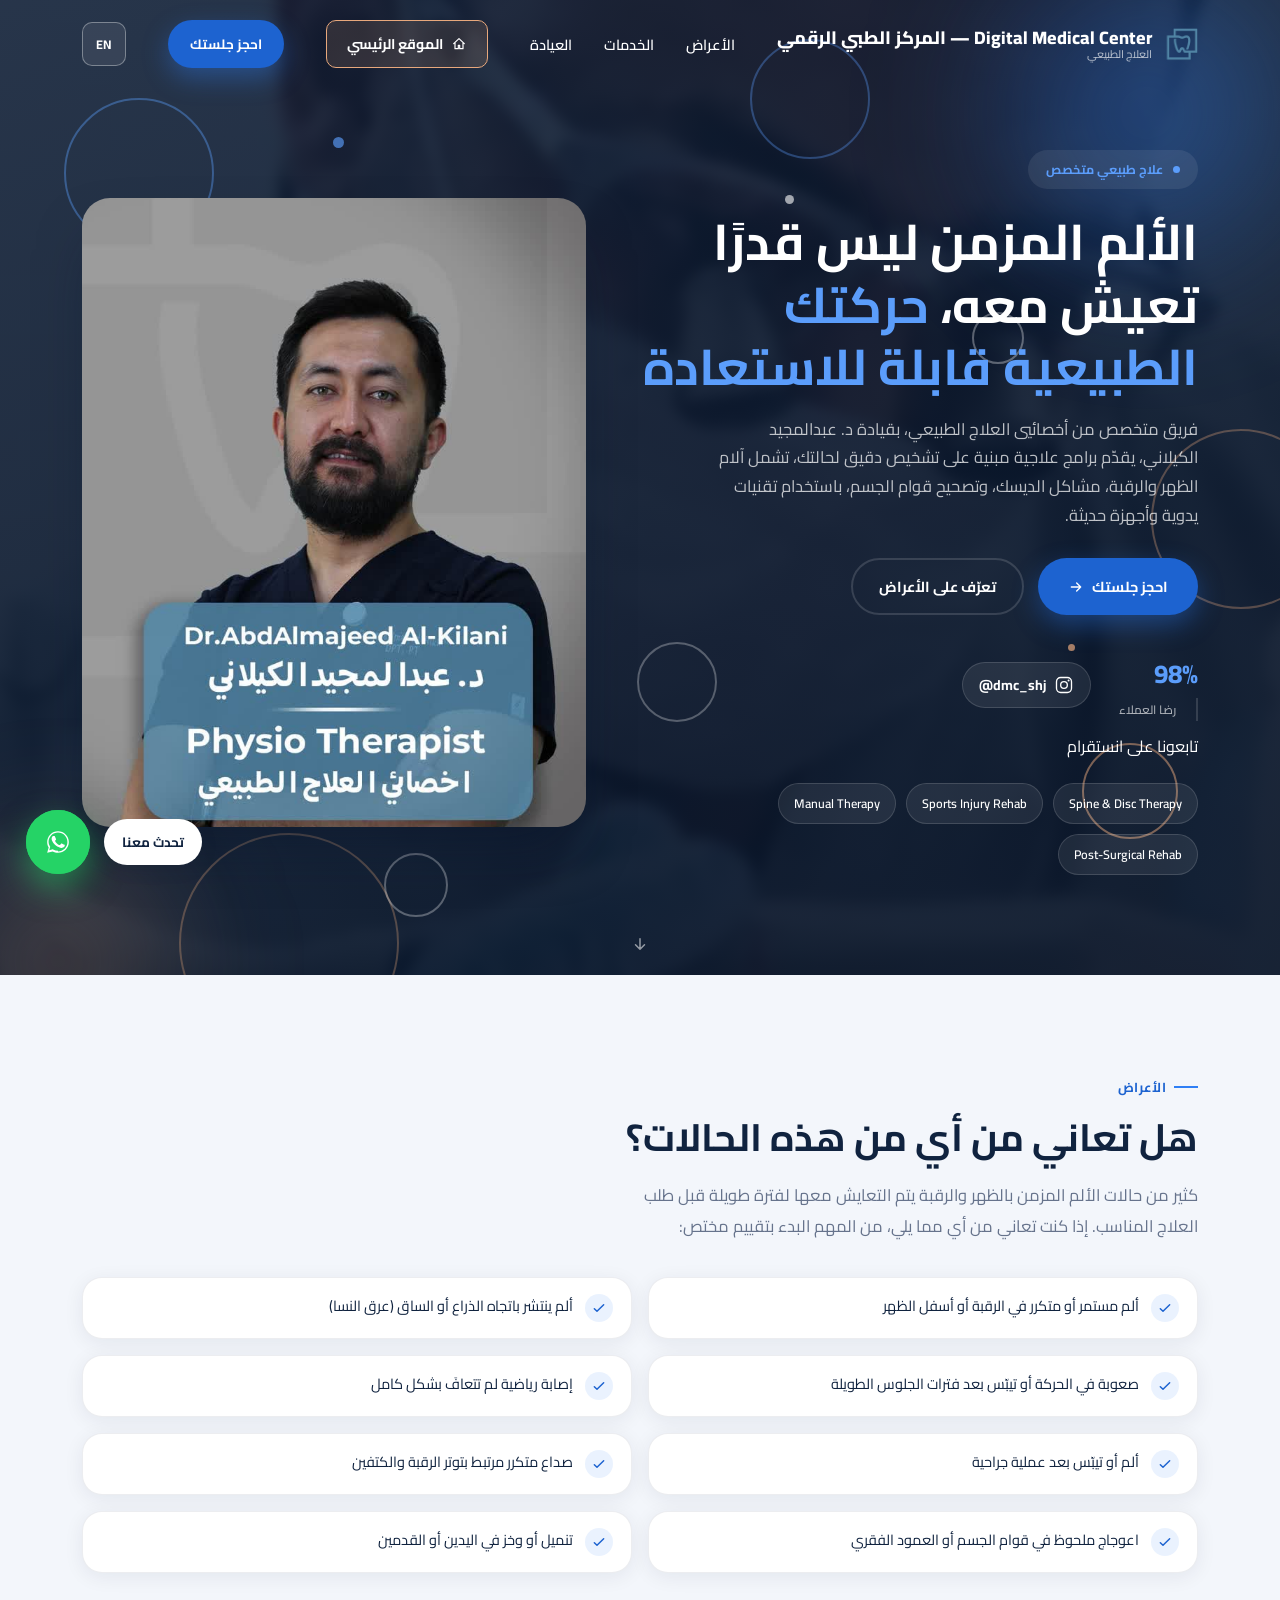
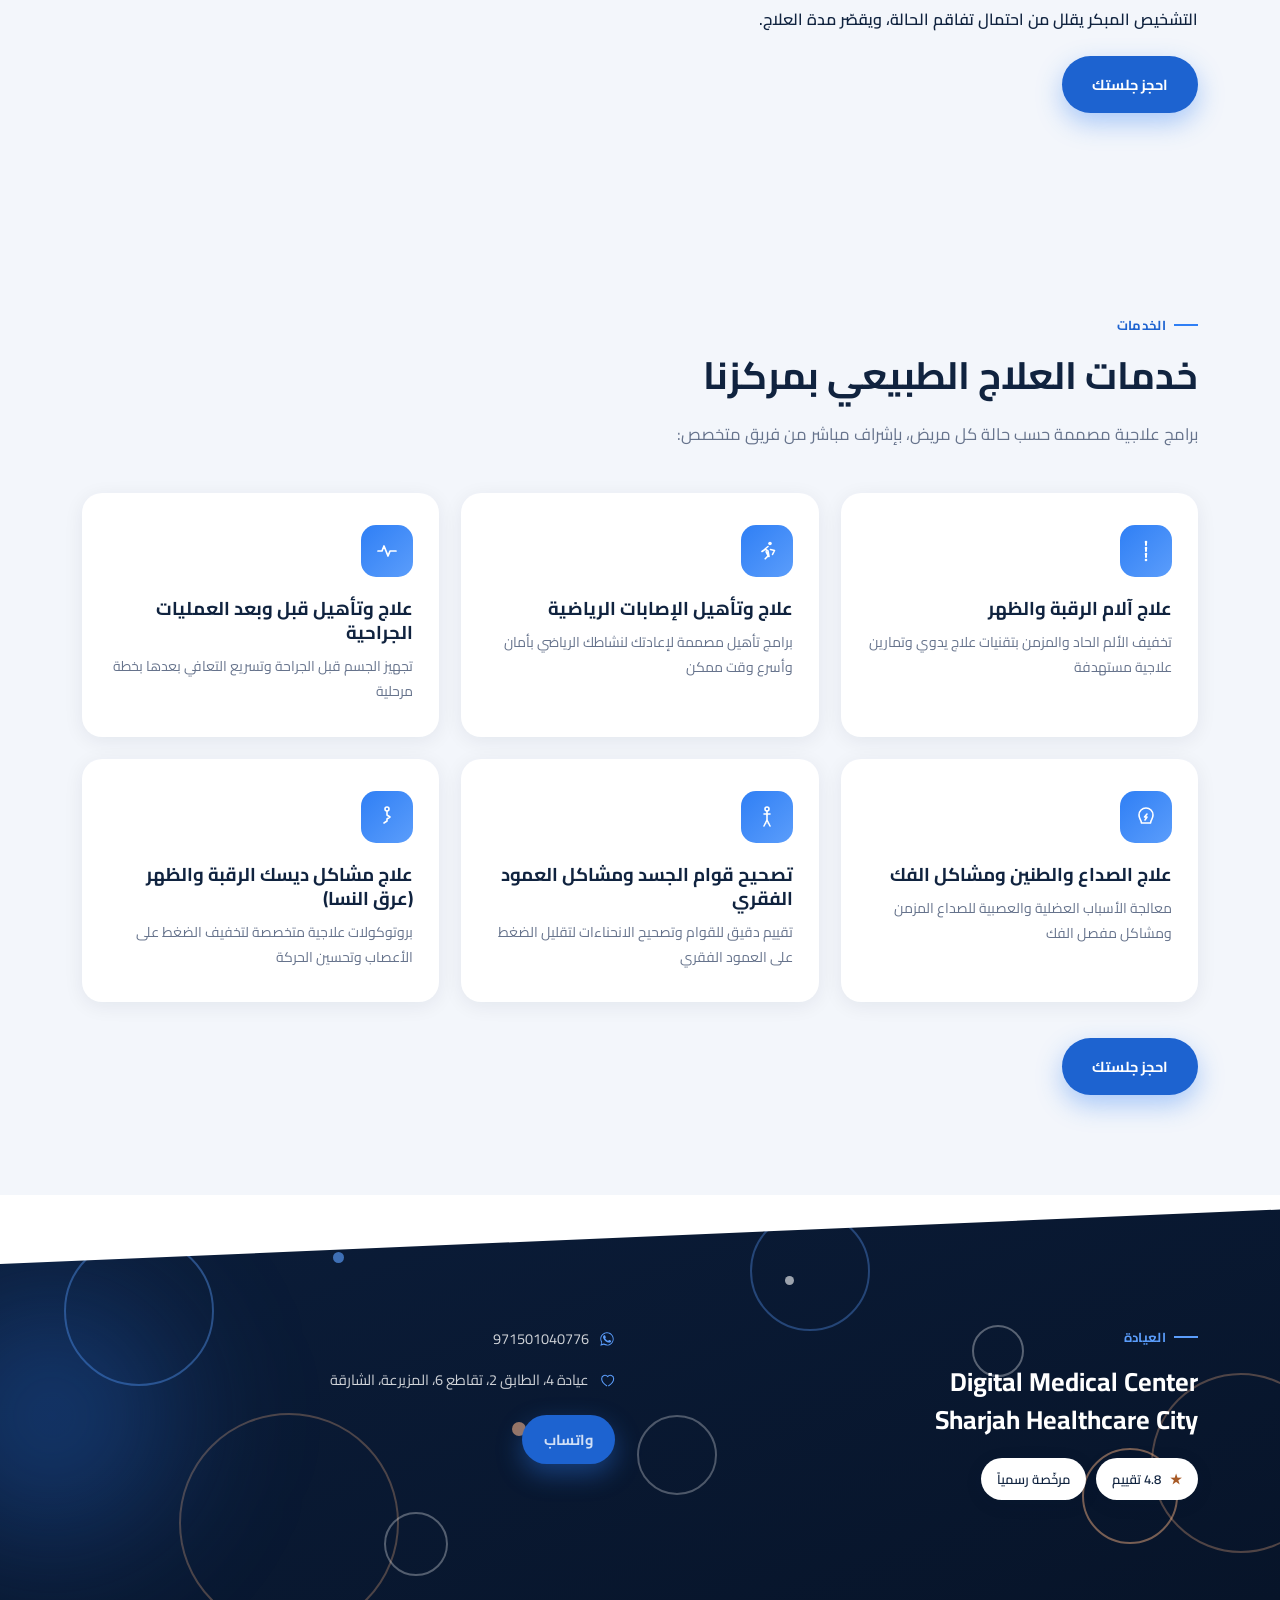
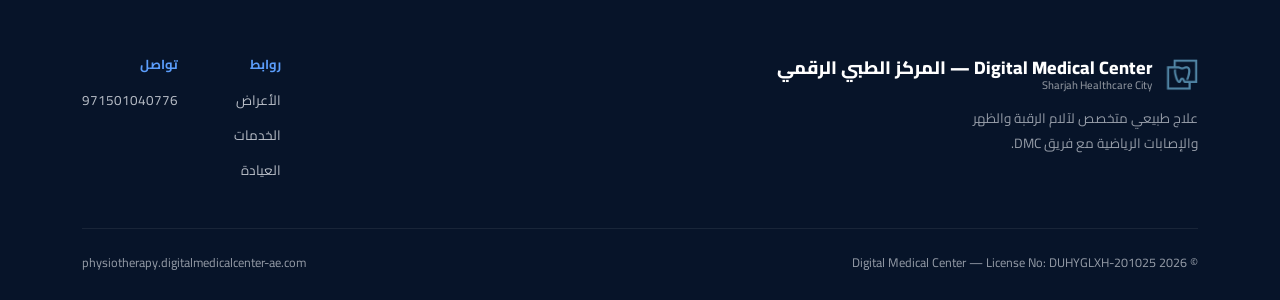
==== commit 3071db38: "Add looping clinic hero video background (matching Dr. Tariq's page)" ====
--- a/index.html
+++ b/index.html
@@ -50,6 +50,10 @@
 
 <!-- ===== Hero ===== -->
 <section class="hero navy-panel">
+  <video class="hero-video" autoplay muted loop playsinline preload="auto" poster="assets/images/hero-video-poster.jpg" aria-hidden="true">
+    <source src="assets/videos/hero-clinic.mp4" type="video/mp4">
+  </video>
+  <div class="hero-video-overlay" aria-hidden="true"></div>
   <div class="shapes" aria-hidden="true"><span></span><span></span><span></span><span></span><span></span><span></span><span></span><span></span><span></span><span></span><span></span><span></span></div>
   <div class="blob blob-a"></div>
   <div class="blob blob-b"></div>
--- a/styles.css
+++ b/styles.css
@@ -1,4 +1,12 @@
 /* Page-specific styles — العلاج الطبيعي (physiotherapy service landing page) */
+
+/* ---------- Hero background video (looping clinic footage) ---------- */
+.hero-video{position:absolute;inset:0;z-index:0;width:100%;height:100%;
+  object-fit:cover;pointer-events:none;
+  filter:blur(6px) brightness(.5) saturate(.75);
+  transform:scale(1.08); /* hide the blur's soft edge past the section bounds */}
+.hero-video-overlay{position:absolute;inset:0;z-index:0;pointer-events:none;
+  background:linear-gradient(160deg, rgba(11,29,58,.72) 0%, rgba(7,20,41,.86) 100%);}
 
 /* ---------- Decorative blob placements ---------- */
 .blob-a{top:-10%;right:-6%;width:420px;height:420px;background:radial-gradient(circle,rgba(47,127,245,.45),transparent 70%);animation-duration:11s;}
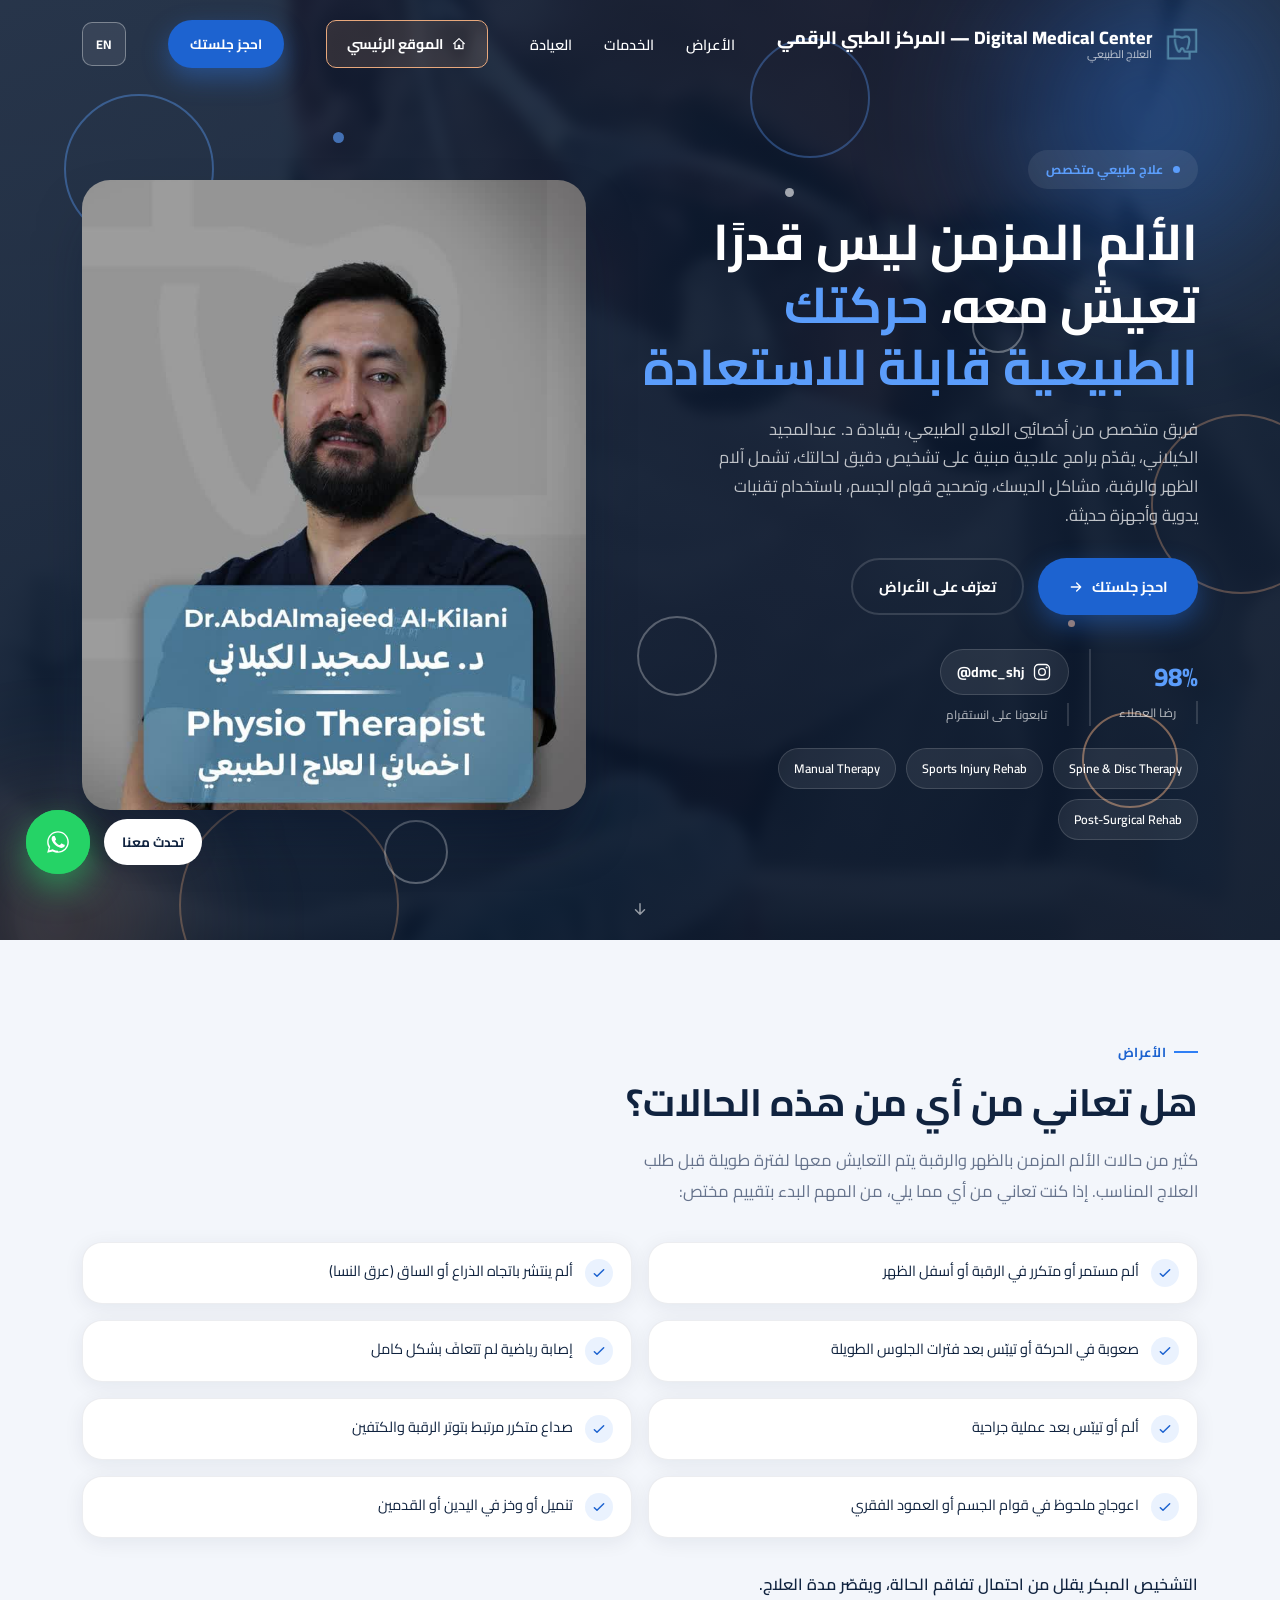
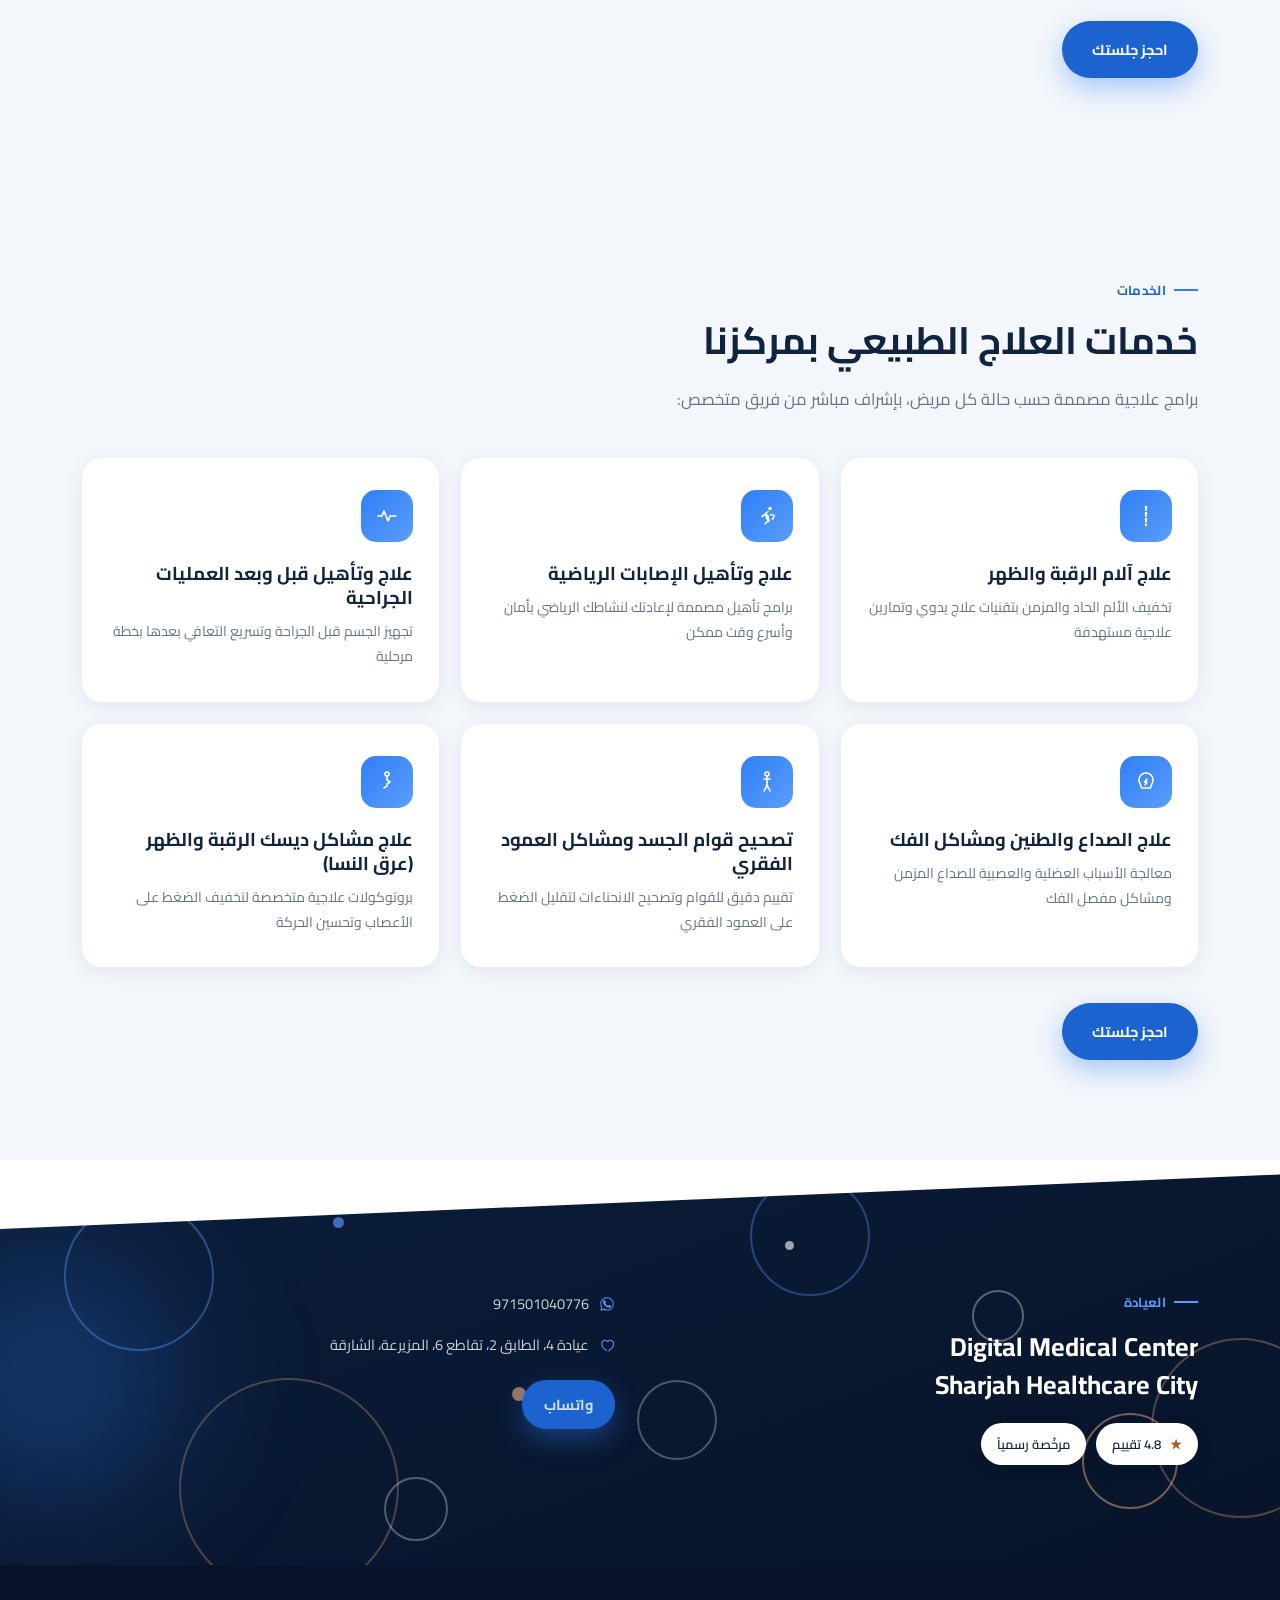
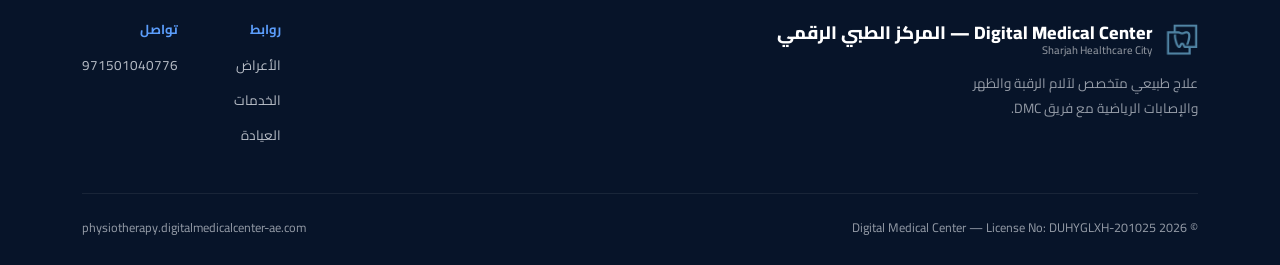
==== commit de8df481: "Group Instagram link with its caption so they render together, not stacked separately" ====
--- a/index.html
+++ b/index.html
@@ -71,12 +71,14 @@
       </div>
       <div class="hero-stats">
         <div><div class="n" data-count="98" data-suffix="%">0</div><div class="l" data-i18n="statSatisfaction">رضا العملاء</div></div>
-        <a href="https://www.instagram.com/dmc_shj/" target="_blank" rel="noopener" class="hero-ig-link">
-          <svg width="20" height="20" viewBox="0 0 24 24" fill="none"><rect x="3" y="3" width="18" height="18" rx="5" stroke="currentColor" stroke-width="1.6"/><circle cx="12" cy="12" r="4" stroke="currentColor" stroke-width="1.6"/><circle cx="17.5" cy="6.5" r="1.2" fill="currentColor"/></svg>
-          <span dir="ltr" data-i18n="instagramHandle">@dmc_shj</span>
-        </a>
-      </div>
-      <div class="hero-ig-caption l" data-i18n="instagramCaption">تابعونا على انستقرام</div>
+        <div class="hero-ig-block">
+          <a href="https://www.instagram.com/dmc_shj/" target="_blank" rel="noopener" class="hero-ig-link">
+            <svg width="20" height="20" viewBox="0 0 24 24" fill="none"><rect x="3" y="3" width="18" height="18" rx="5" stroke="currentColor" stroke-width="1.6"/><circle cx="12" cy="12" r="4" stroke="currentColor" stroke-width="1.6"/><circle cx="17.5" cy="6.5" r="1.2" fill="currentColor"/></svg>
+            <span dir="ltr" data-i18n="instagramHandle">@dmc_shj</span>
+          </a>
+          <div class="hero-ig-caption l" data-i18n="instagramCaption">تابعونا على انستقرام</div>
+        </div>
+      </div>
       <div class="doctor-skills hero-skills">
         <span>Spine &amp; Disc Therapy</span>
         <span>Sports Injury Rehab</span>
--- a/styles.css
+++ b/styles.css
@@ -34,6 +34,8 @@
 .hero-stats .l{font-size:12px;color:rgba(255,255,255,.65);font-weight:500;}
 .hero-ig-link{display:inline-flex;align-items:center;gap:8px;background:rgba(255,255,255,.08);border:1px solid var(--line-on-navy);padding:9px 16px;border-radius:var(--r-pill);color:#fff;font-weight:700;font-size:14px;}
 .hero-ig-link svg{flex-shrink:0;}
+.hero-ig-block{display:flex;flex-direction:column;gap:8px;}
+.hero-ig-block .hero-ig-caption{margin-top:0;}
 .hero-ig-caption{margin-top:10px;opacity:0;animation:riseIn .8s ease forwards .75s;}
 
 .hero-visual{position:relative;z-index:2;opacity:0;animation:riseIn 1s ease forwards .35s;perspective:1000px;}
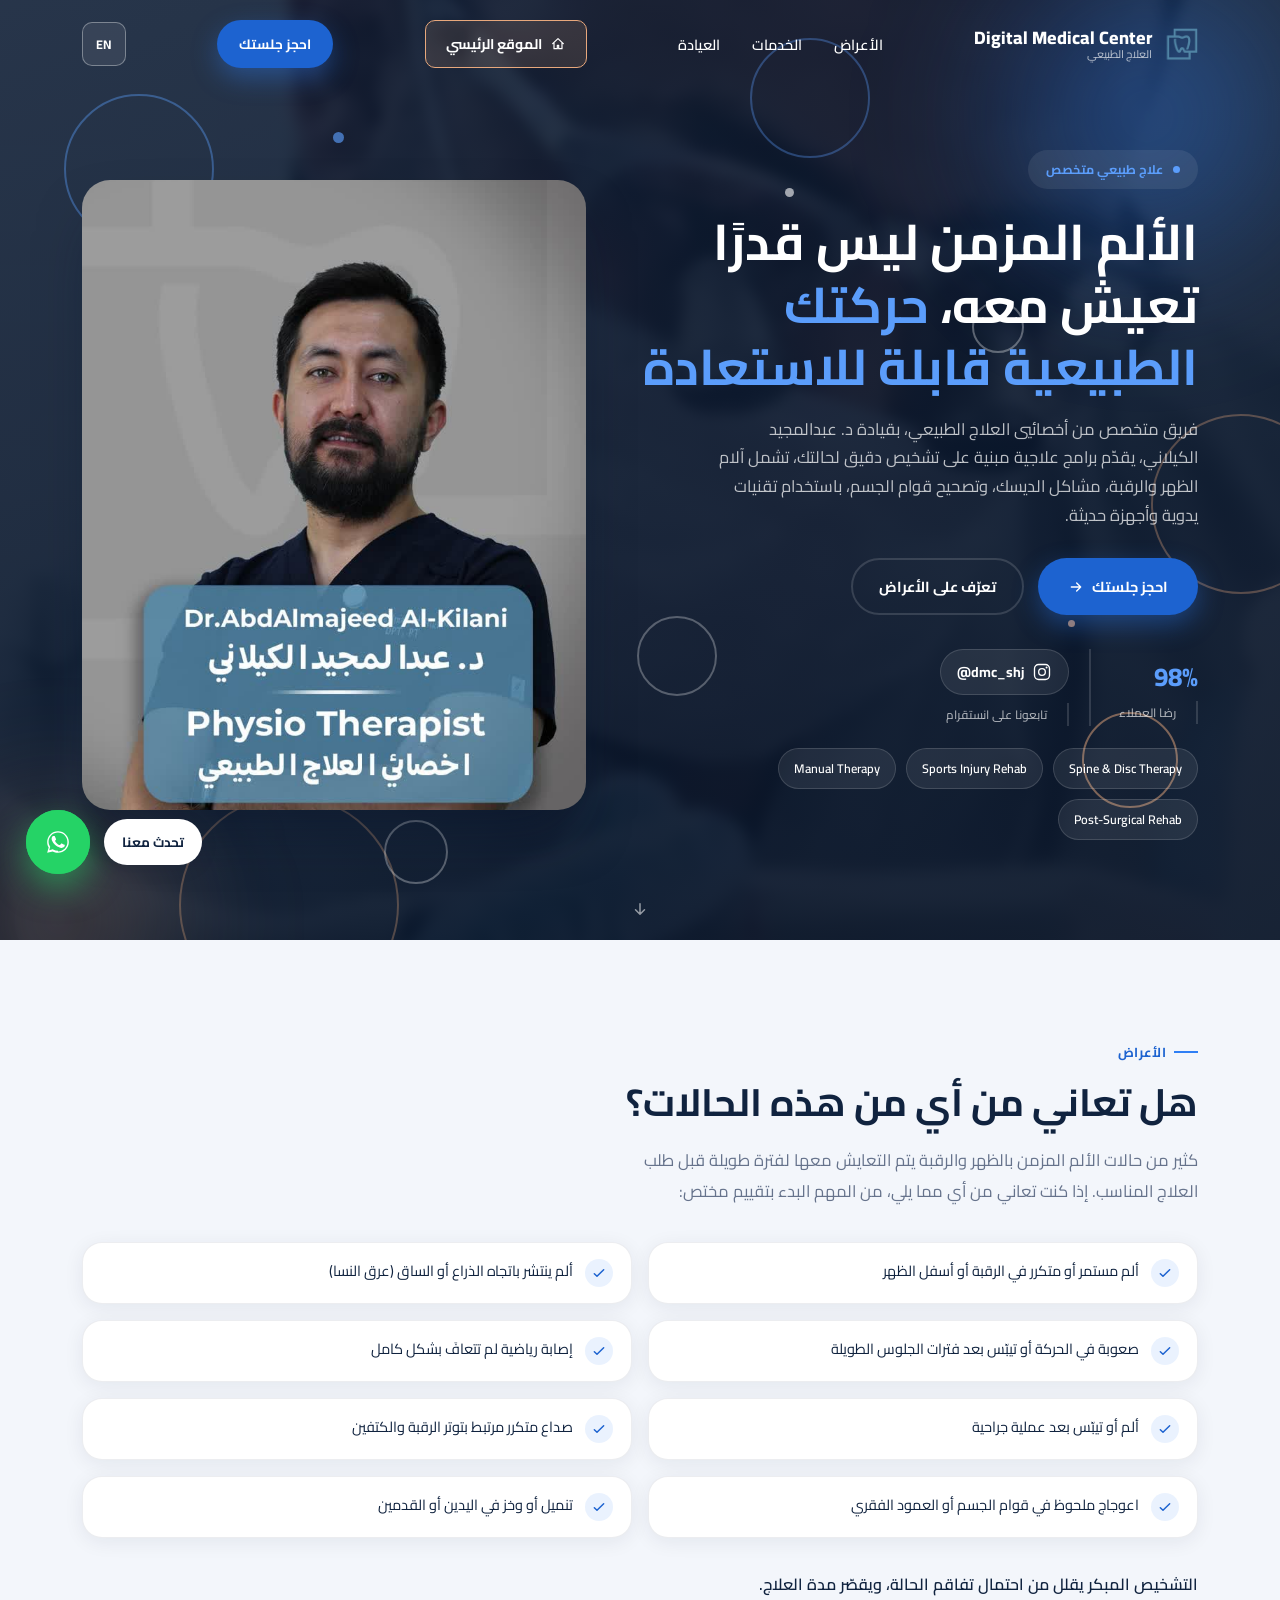
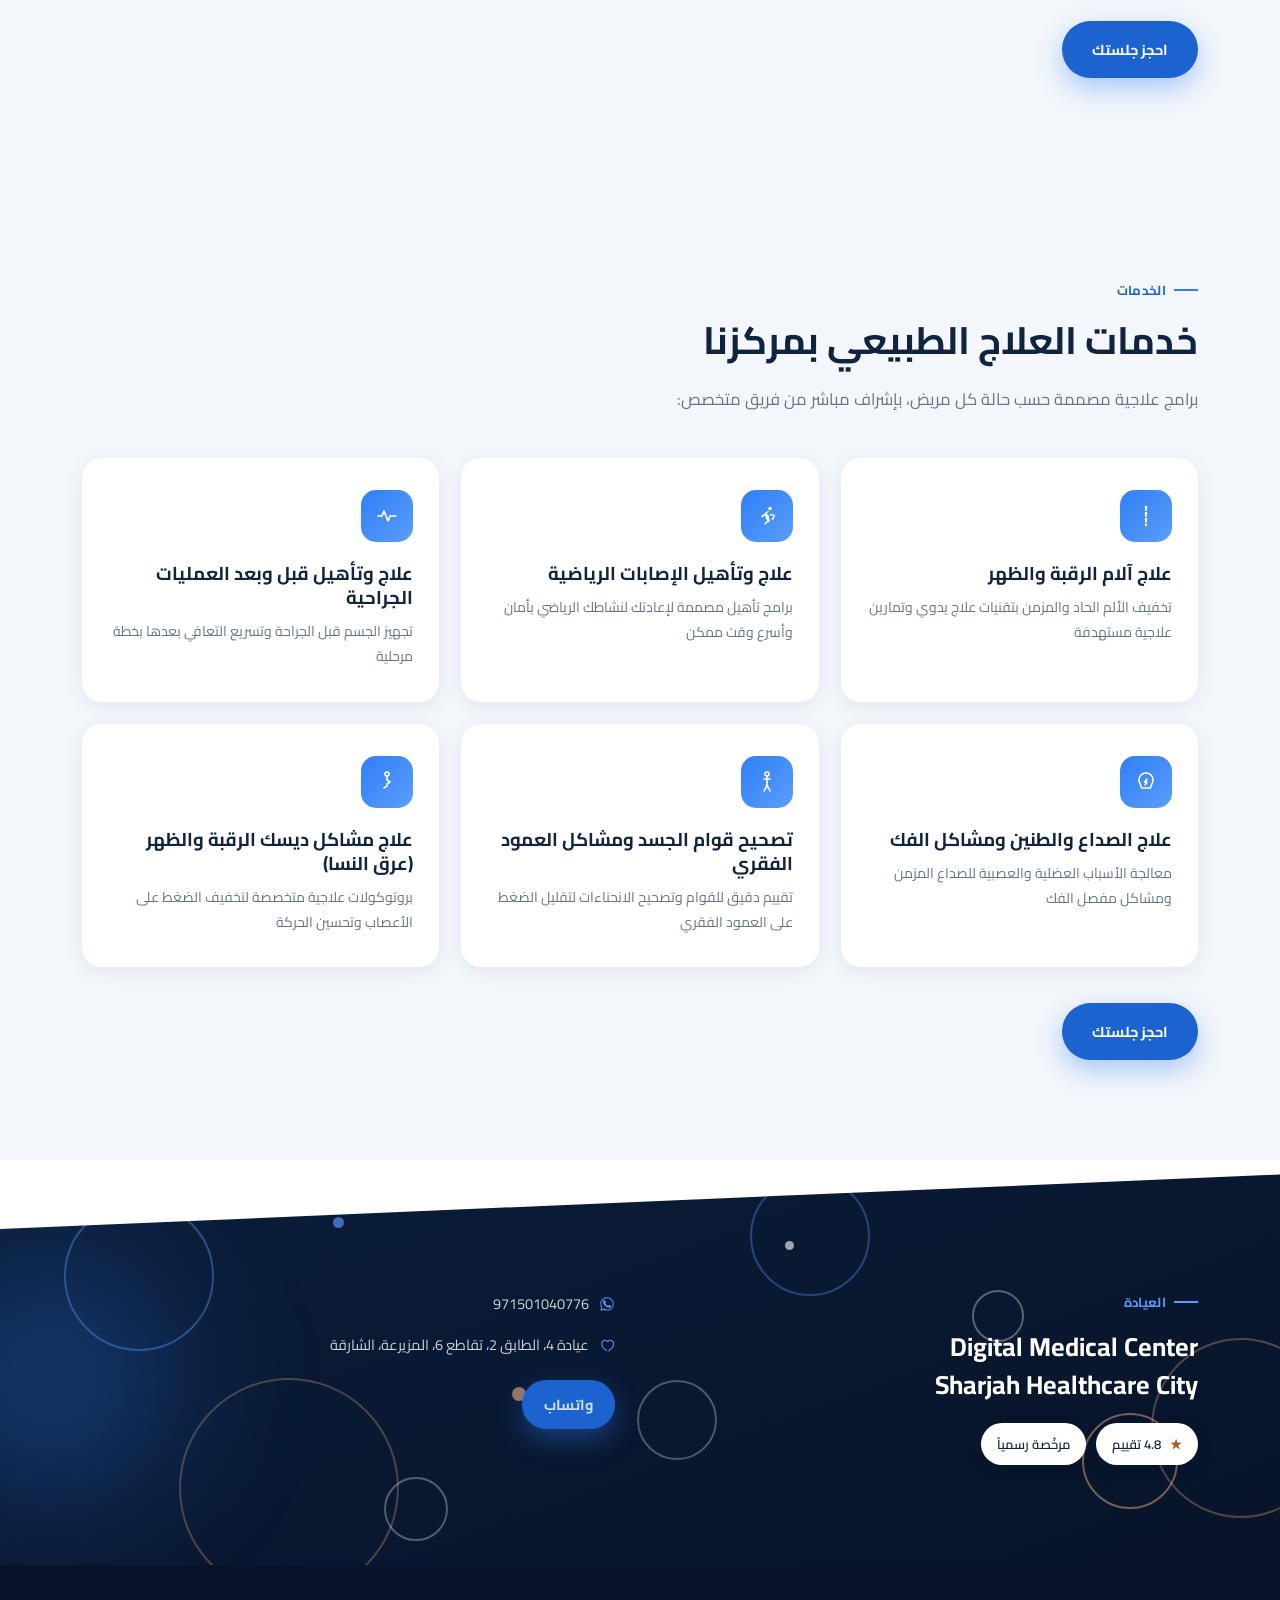
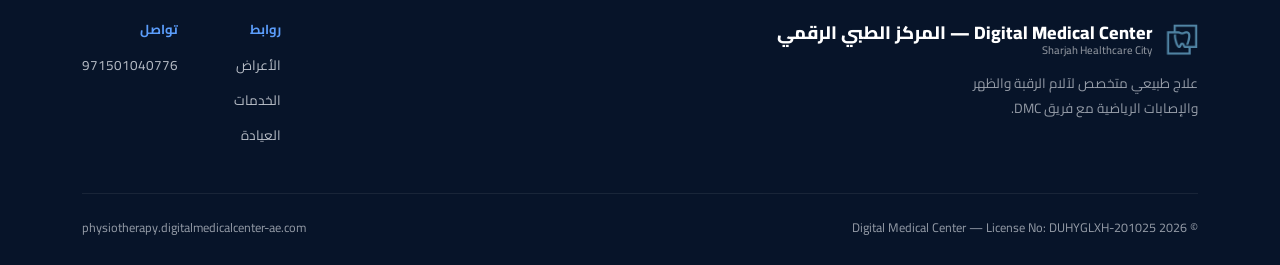
==== commit 15065afe: "Revert header brand text to English-only (bilingual name was overflowing the nav bar); keep bilingua" ====
--- a/index.html
+++ b/index.html
@@ -23,7 +23,7 @@
   <div class="wrap header-inner">
     <a href="/" class="brand">
       <img class="brand-icon" src="assets/images/logo-icon.png" alt="" width="36" height="36">
-      <span class="brand-text">Digital Medical Center — المركز الطبي الرقمي<small data-i18n="brandTagline">العلاج الطبيعي</small></span>
+      <span class="brand-text">Digital Medical Center<small data-i18n="brandTagline">العلاج الطبيعي</small></span>
     </a>
     <nav class="main-nav" id="mainNav">
       <ul>
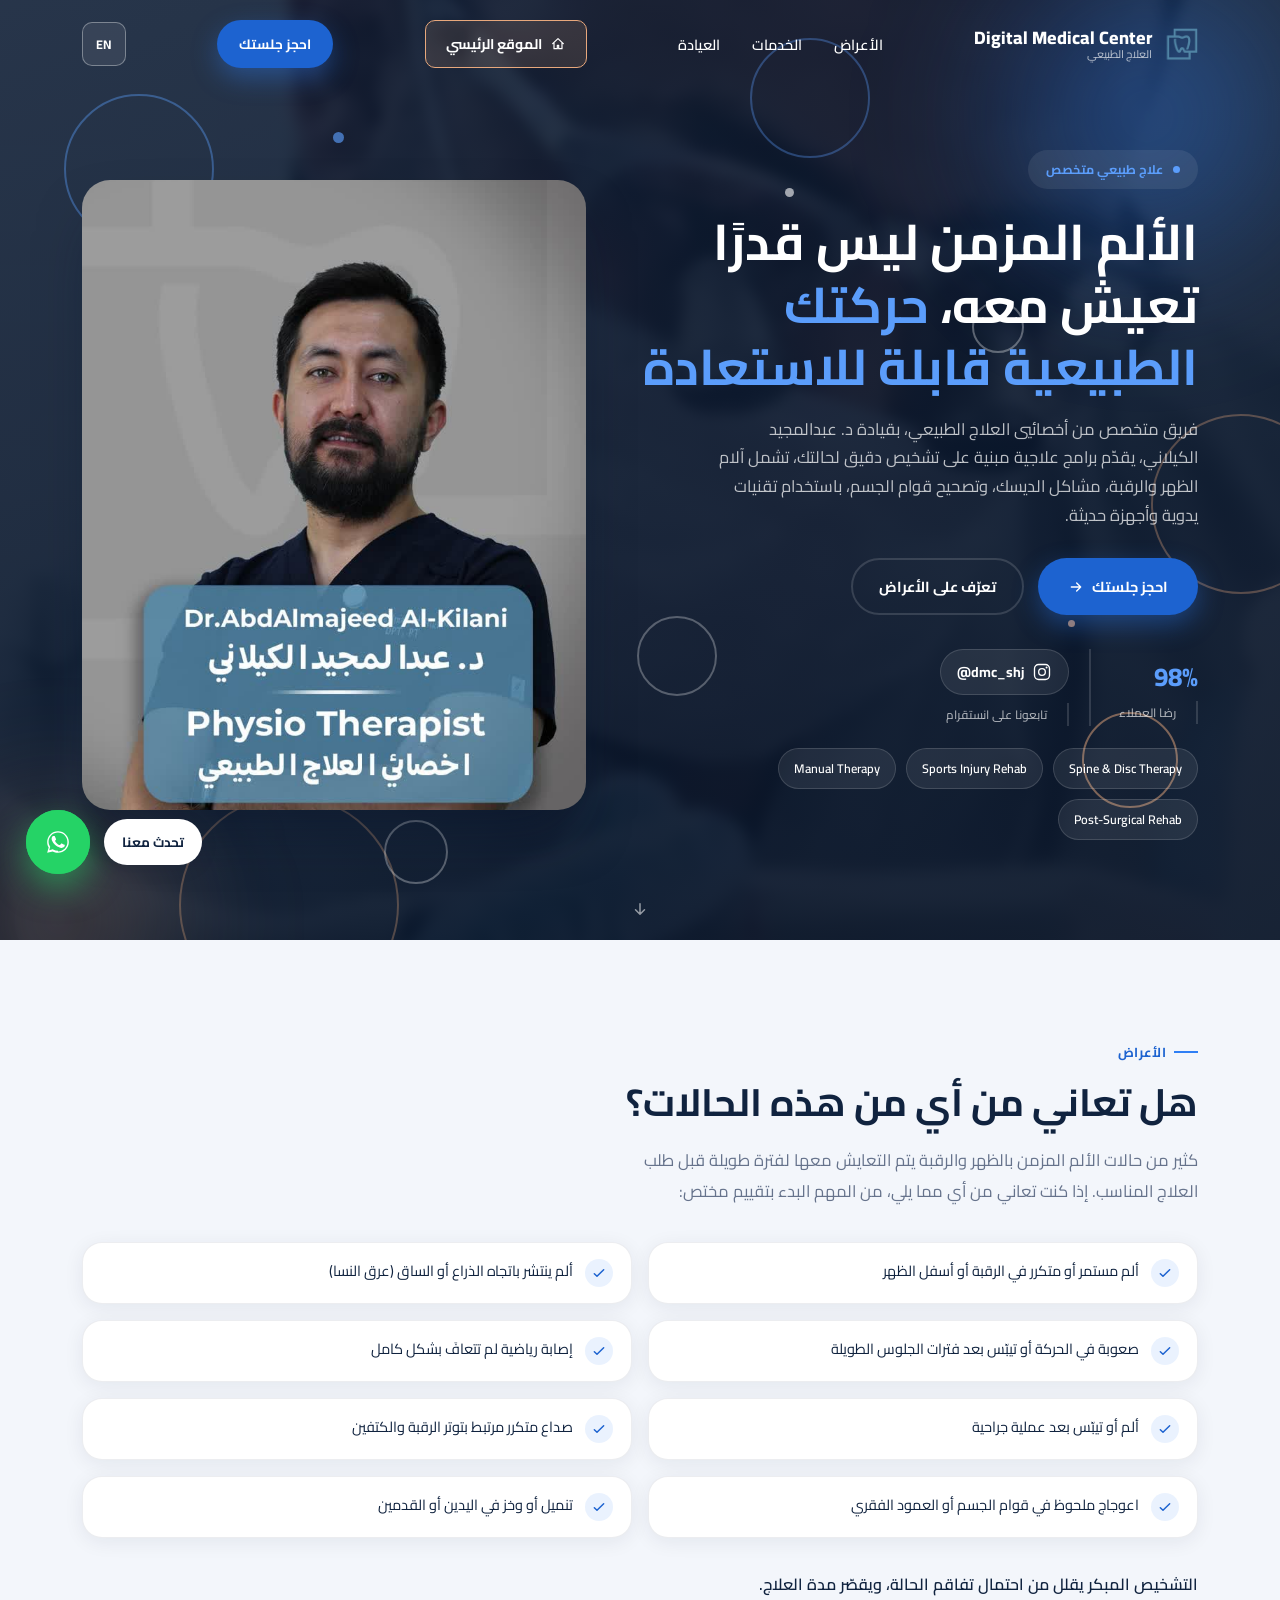
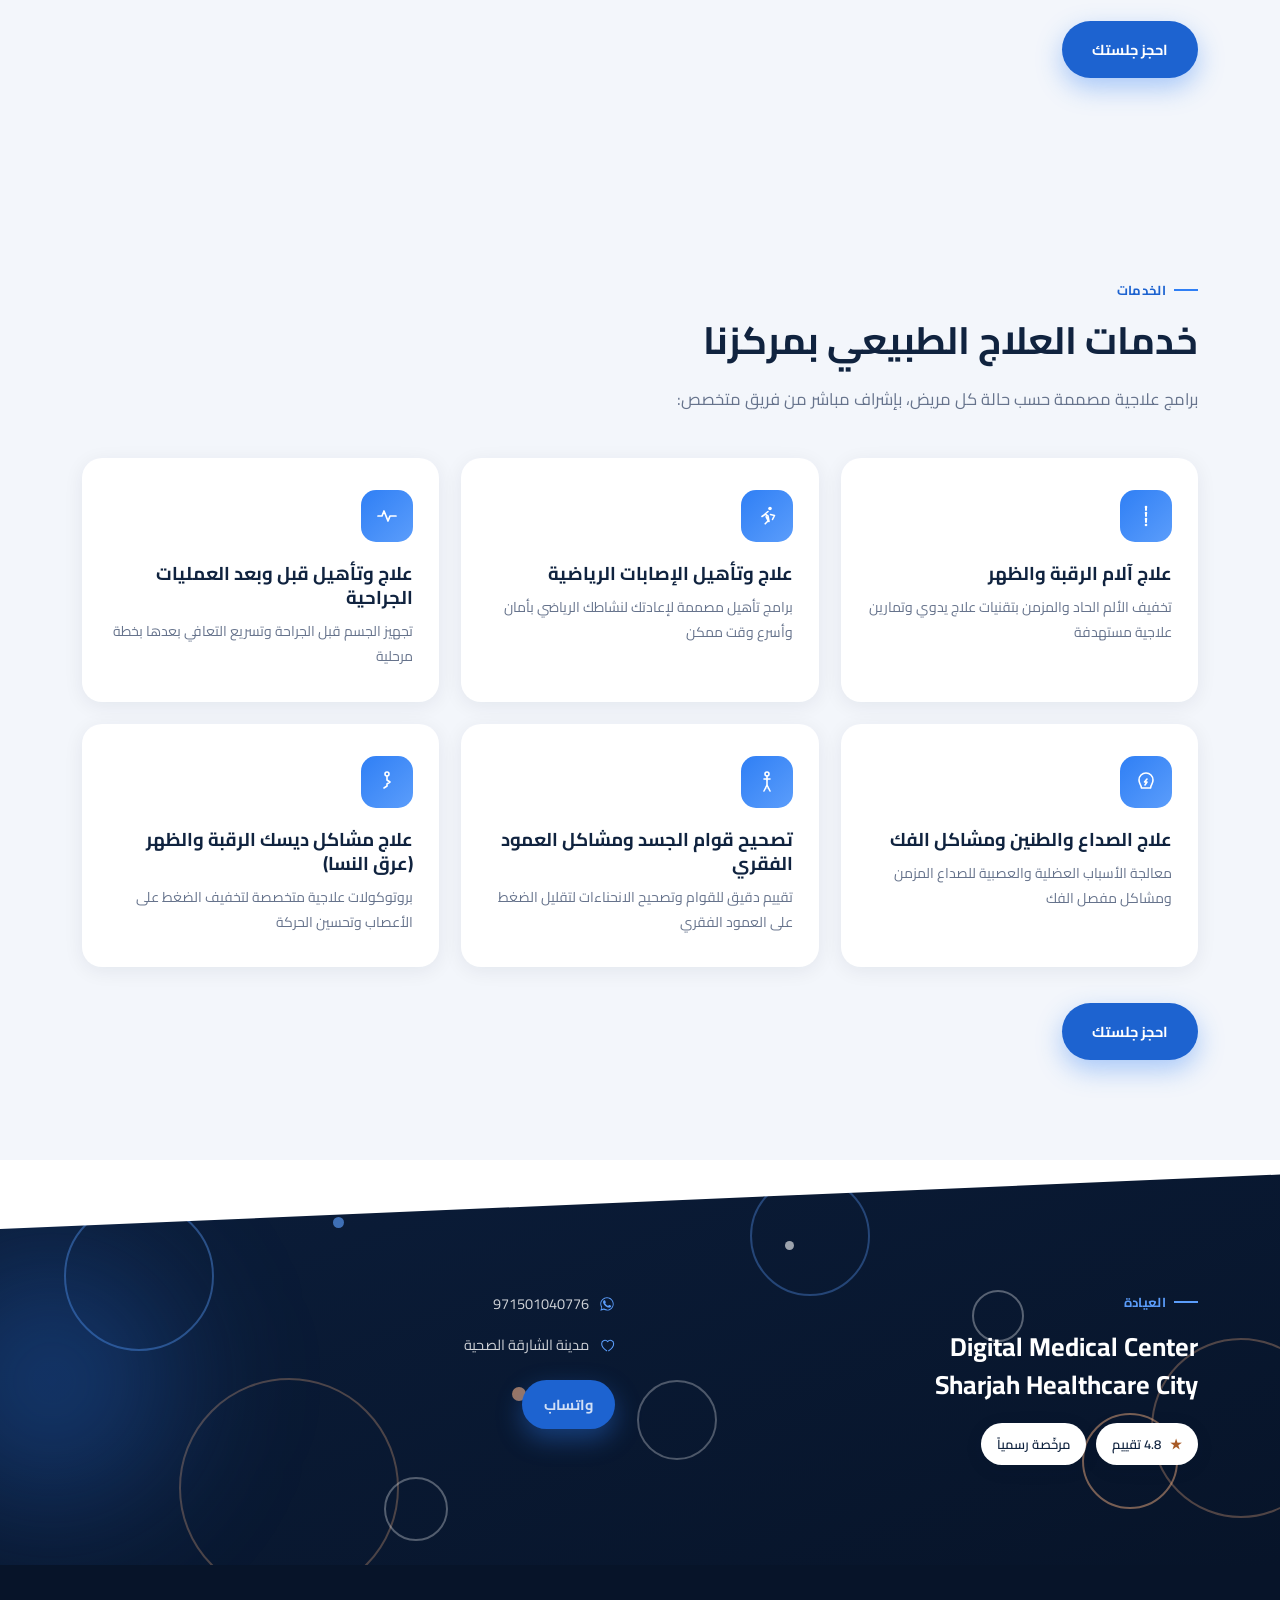
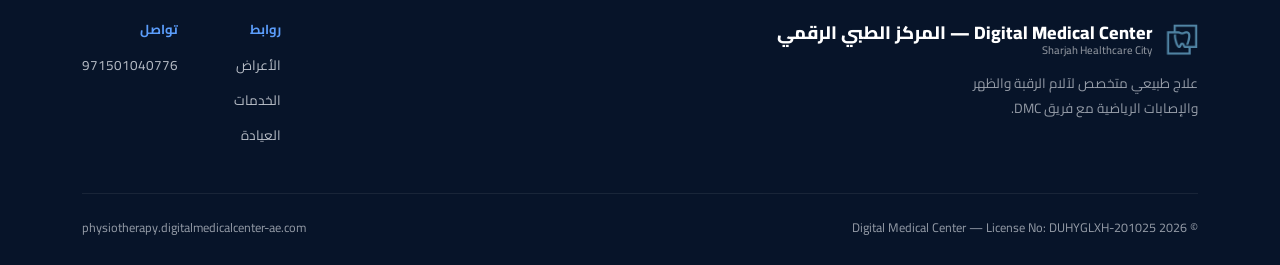
==== commit 19150a64: "Fix clinic address to match Sharjah Healthcare City used on all other pages" ====
--- a/index.html
+++ b/index.html
@@ -206,7 +206,7 @@
       </div>
       <div class="clinic-contact" data-reveal>
         <a href="https://wa.me/971501040776" target="_blank" rel="noopener"><svg width="16" height="16" viewBox="0 0 24 24" fill="currentColor"><path d="M17.5 14.4c-.3-.1-1.7-.9-2-1-.3-.1-.5-.1-.7.1-.2.3-.8 1-.9 1.2-.2.2-.3.2-.6.1-.3-.2-1.2-.5-2.3-1.5-.9-.8-1.4-1.7-1.6-2-.2-.3 0-.5.1-.6.1-.1.3-.3.4-.5.1-.1.2-.3.3-.5.1-.2 0-.4 0-.5-.1-.1-.7-1.7-1-2.3-.2-.6-.5-.5-.7-.5h-.6c-.2 0-.5.1-.8.4-.3.3-1 1-1 2.4s1.1 2.8 1.2 3c.1.2 2.1 3.3 5.2 4.5.7.3 1.3.5 1.7.6.7.2 1.4.2 1.9.1.6-.1 1.7-.7 2-1.4.2-.7.2-1.3.1-1.4-.1-.1-.3-.2-.6-.3z"/><path d="M12 2C6.5 2 2 6.5 2 12c0 1.9.5 3.6 1.4 5.1L2 22l5.1-1.3c1.4.8 3.1 1.2 4.9 1.2 5.5 0 10-4.5 10-10S17.5 2 12 2zm0 18.1c-1.6 0-3.1-.4-4.5-1.2l-.3-.2-3.3.9.9-3.2-.2-.3C3.8 14.7 3.3 13.4 3.3 12c0-4.8 3.9-8.7 8.7-8.7s8.7 3.9 8.7 8.7-3.9 8.7-8.7 8.7z"/></svg> 971501040776</a>
-        <span><svg width="16" height="16" viewBox="0 0 24 24" fill="none"><path d="M12 21s-8-5.5-8-11a5 5 0 0 1 9-3 5 5 0 0 1 9 3c0 5.5-8 11-8 11" stroke="currentColor" stroke-width="1.6" stroke-linejoin="round"/></svg> <span data-i18n="clinicAddress">عيادة 4، الطابق 2، تقاطع 6، المزيرعة، الشارقة</span></span>
+        <span><svg width="16" height="16" viewBox="0 0 24 24" fill="none"><path d="M12 21s-8-5.5-8-11a5 5 0 0 1 9-3 5 5 0 0 1 9 3c0 5.5-8 11-8 11" stroke="currentColor" stroke-width="1.6" stroke-linejoin="round"/></svg> <span data-i18n="clinicAddress">مدينة الشارقة الصحية</span></span>
         <div class="clinic-ctas">
           <a href="https://wa.me/971501040776" class="btn btn-primary btn-sm" data-i18n="whatsappBtn">واتساب</a>
         </div>
